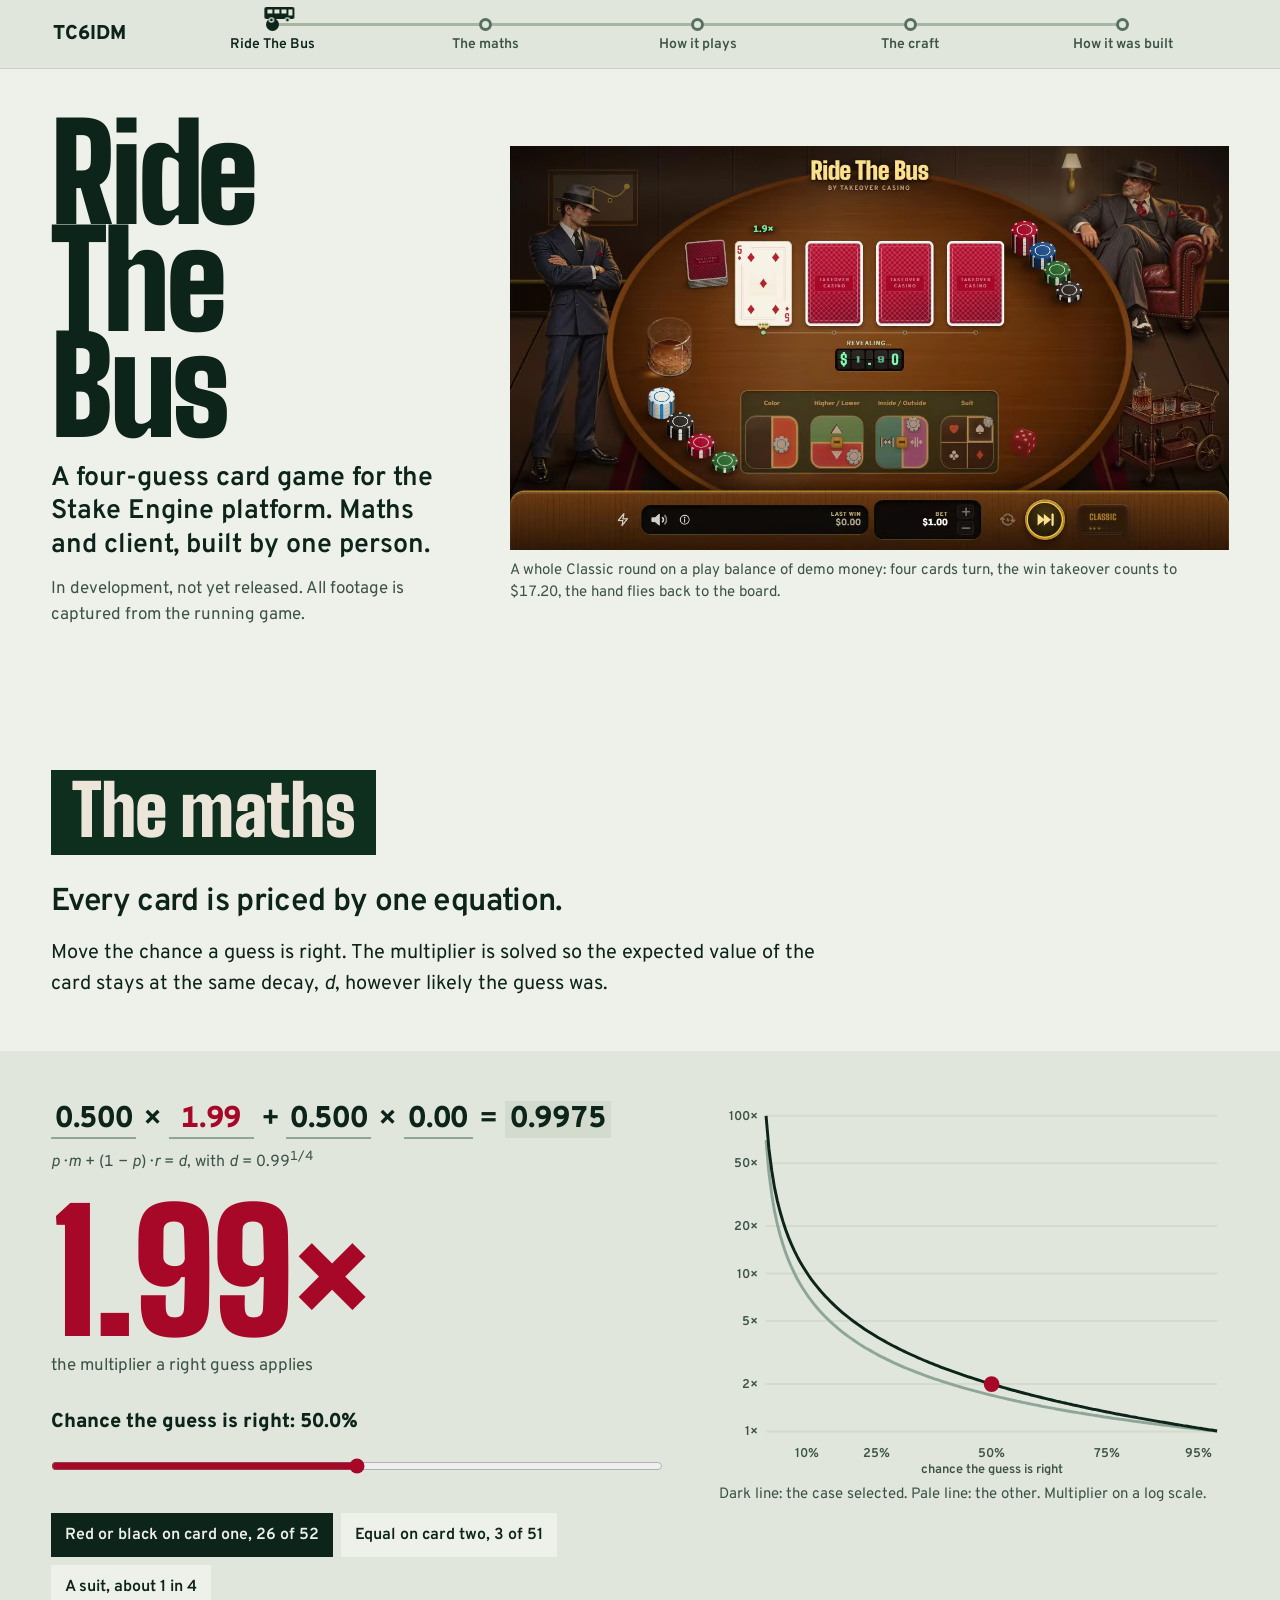
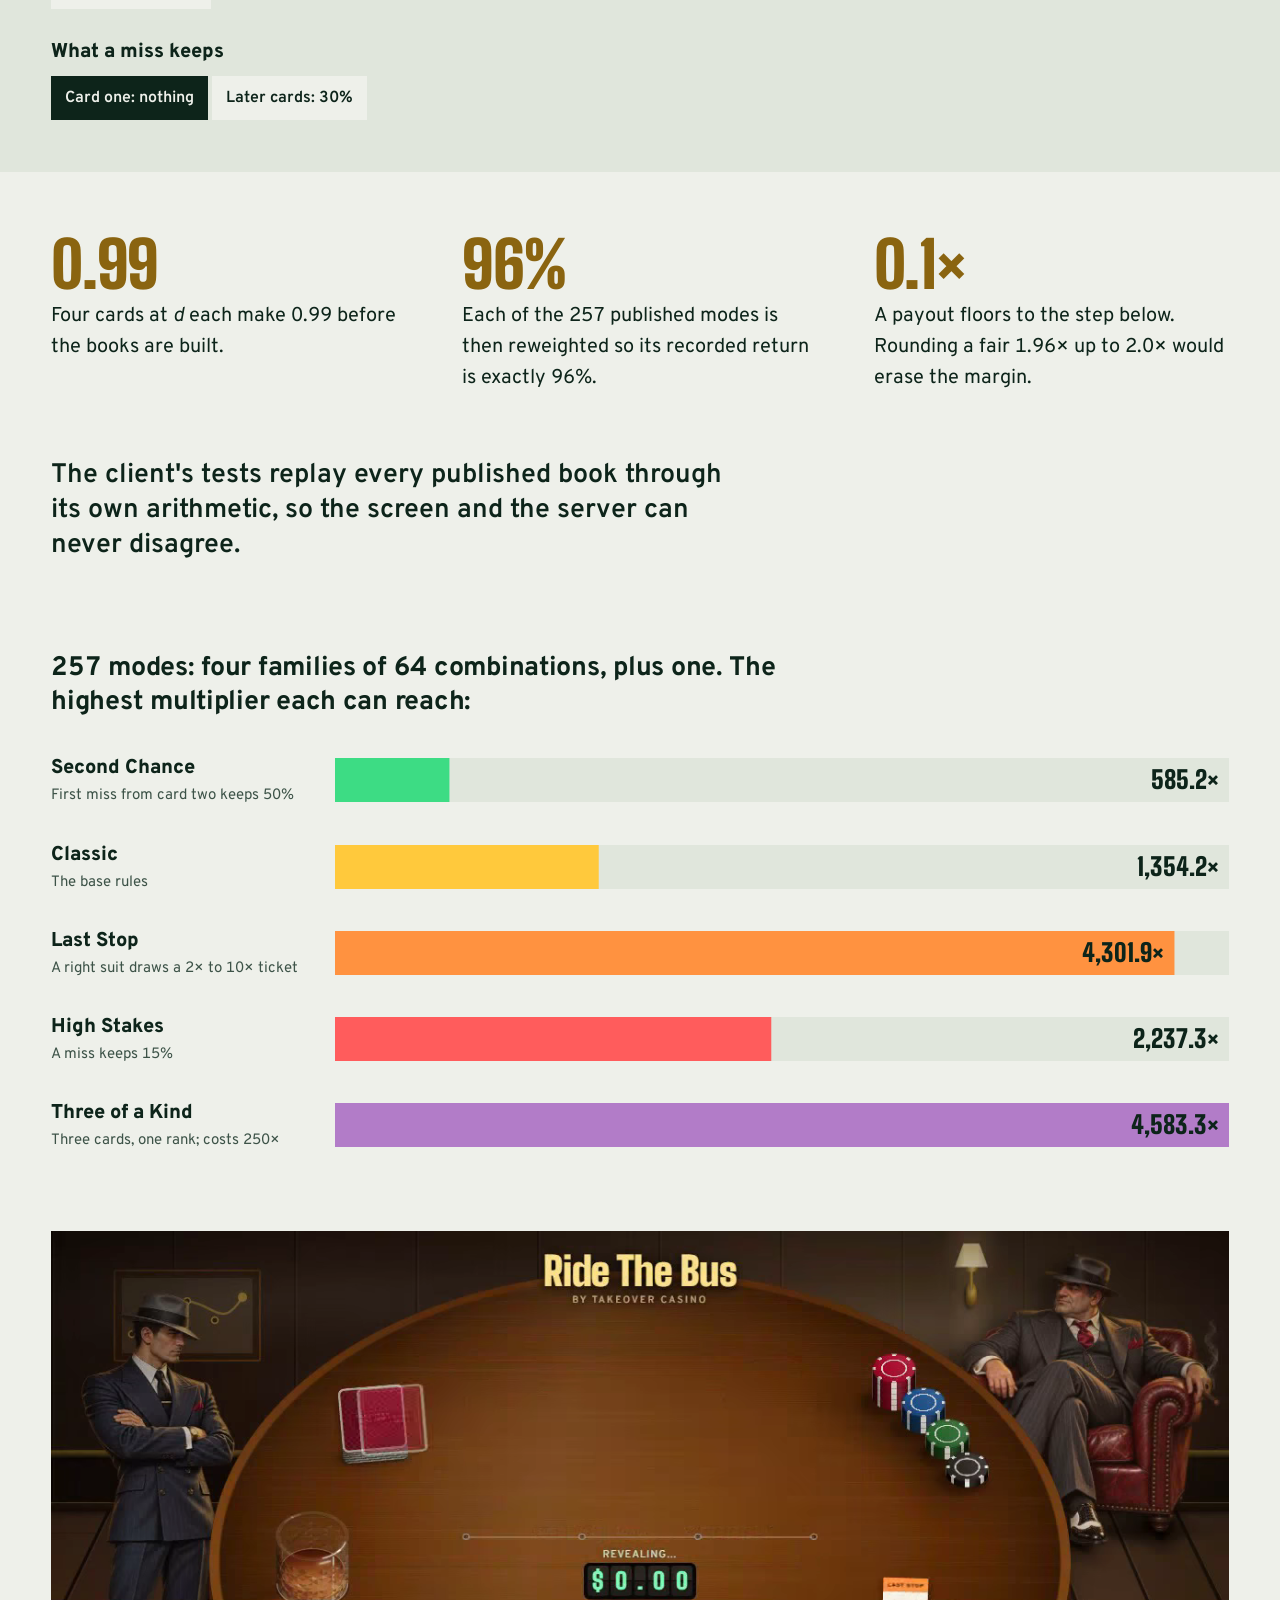
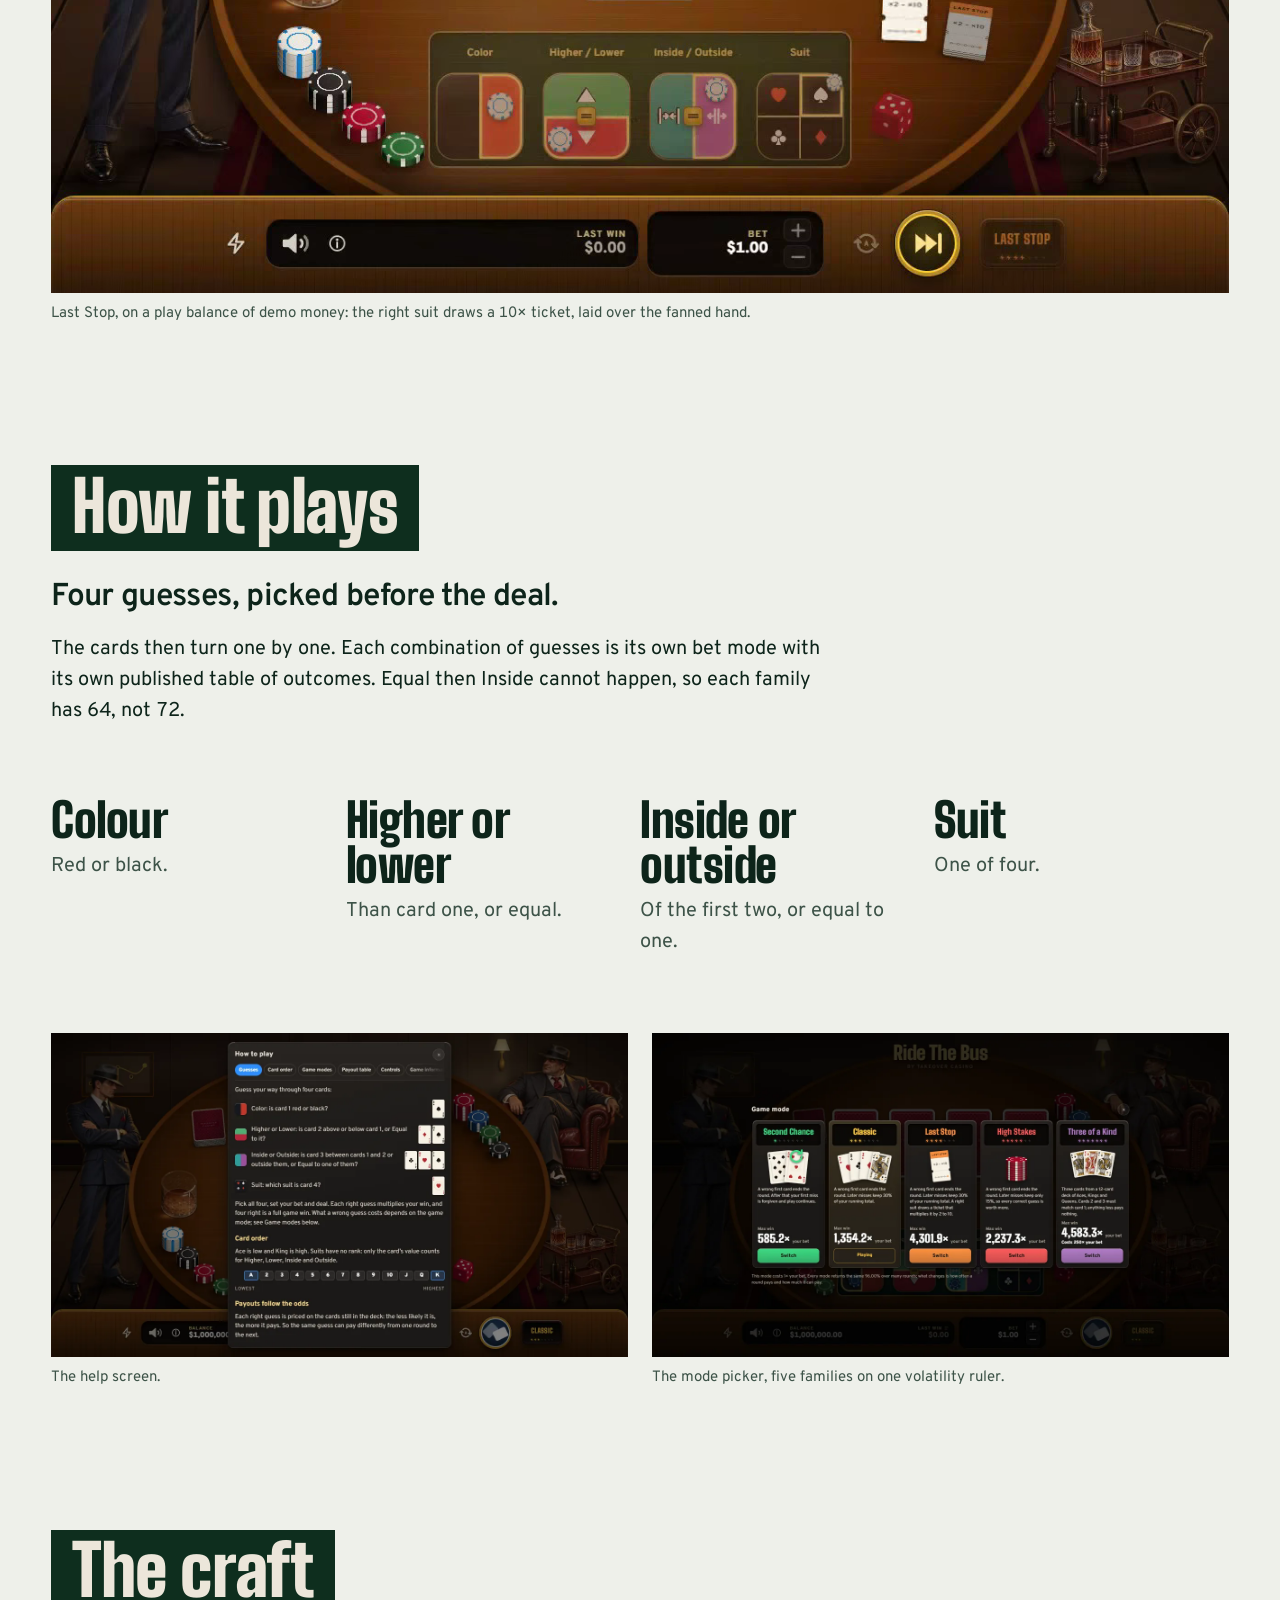
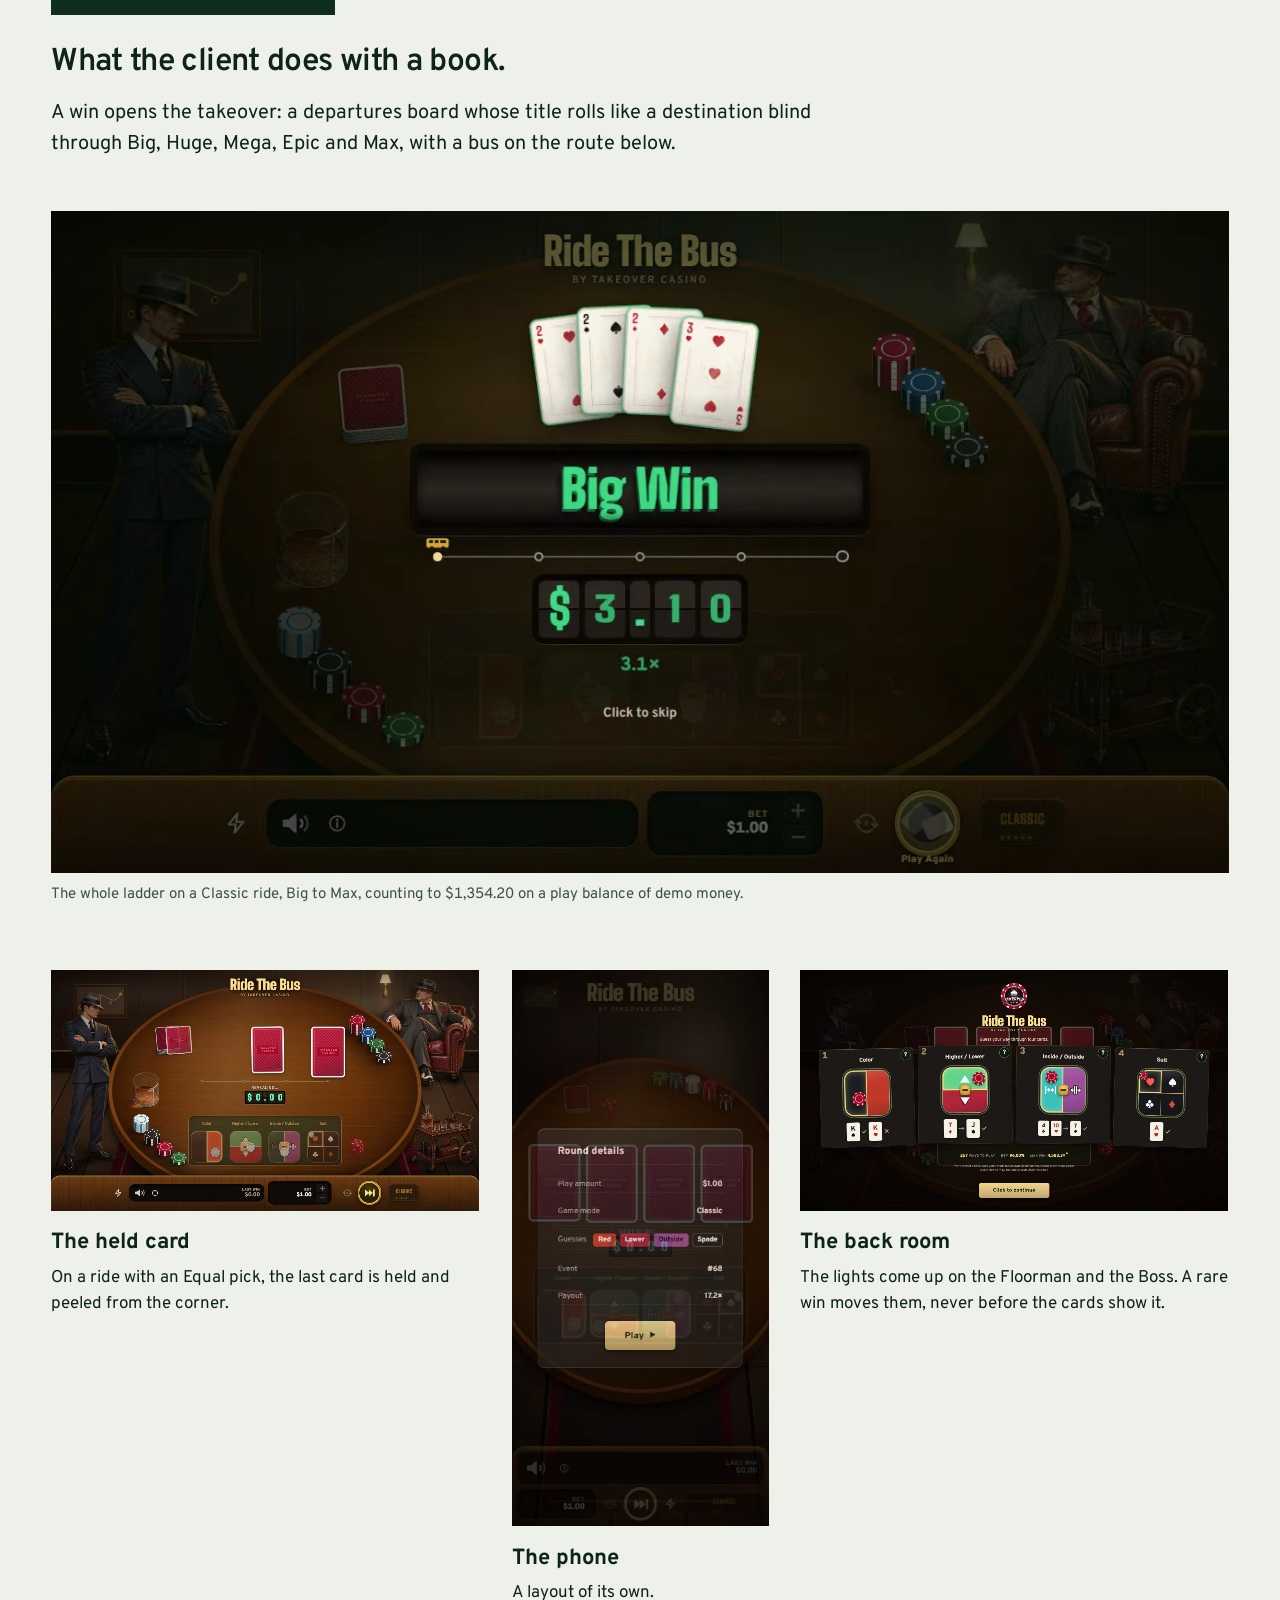
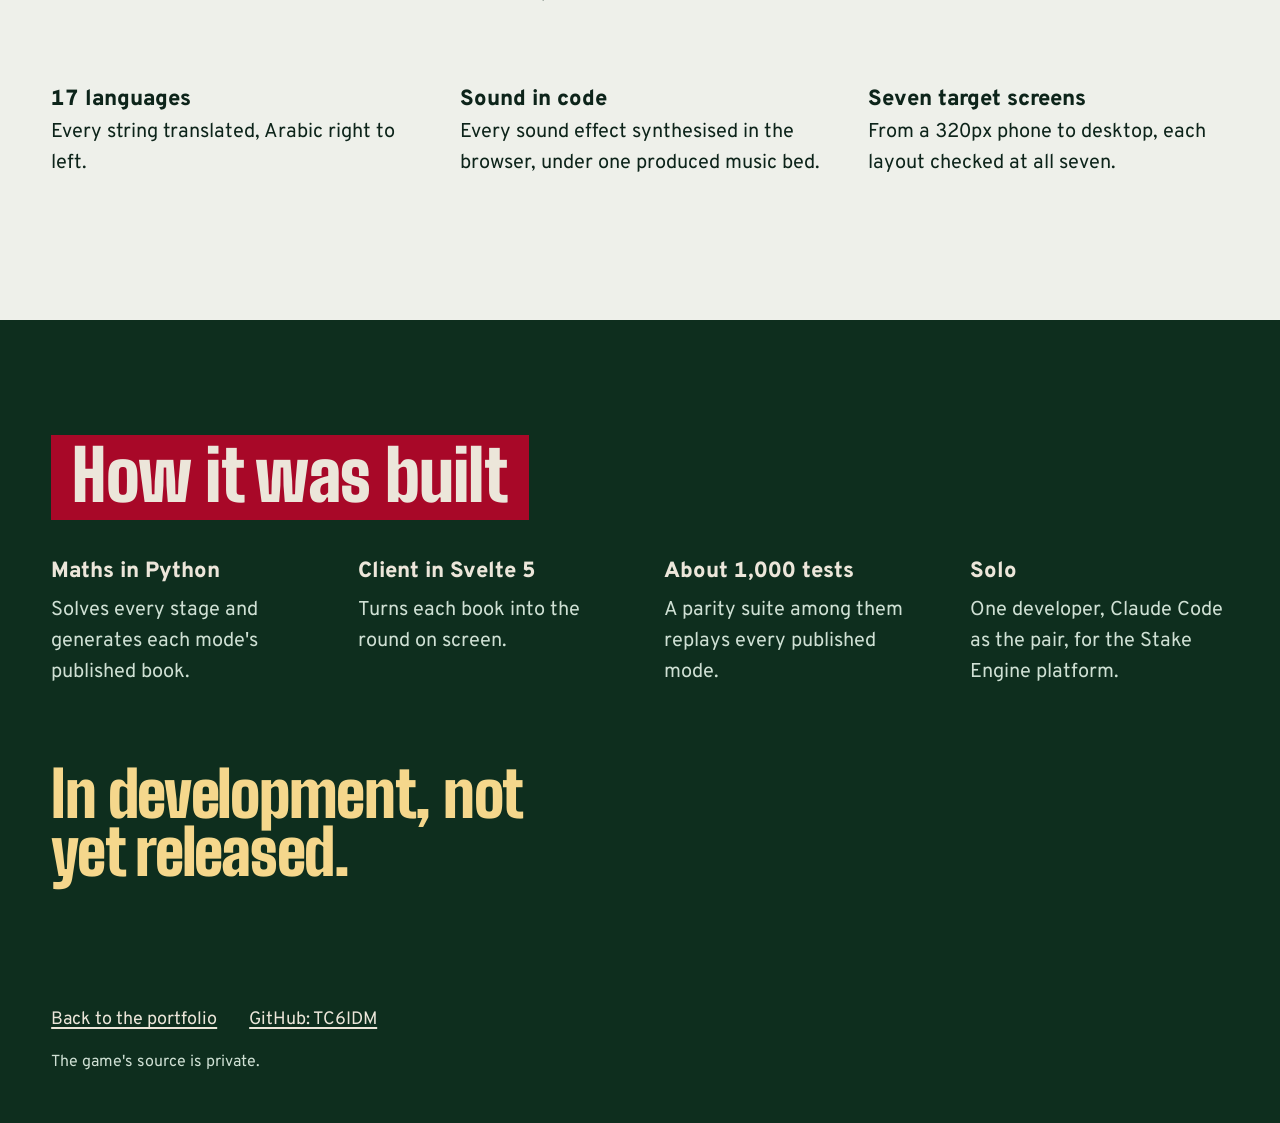
==== ride-the-bus/index.html @ 045c2c39 "Ride The Bus page: direction C built, with B's route bar and blinds (TC6IDM/Ride-The-Bus#41) The own" ====
<!doctype html>
<html lang="en">
<head>
<meta charset="utf-8">
<meta name="viewport" content="width=device-width, initial-scale=1">
<title>Ride The Bus | TC6IDM</title>
<meta name="description" content="Ride The Bus: a four-guess card game for the Stake Engine platform, maths and client built solo by TC6IDM. In development.">
<link rel="icon" href="data:image/svg+xml,%3Csvg xmlns='http://www.w3.org/2000/svg' viewBox='0 0 32 32'%3E%3Crect width='32' height='32' rx='7' fill='%230e2e1e'/%3E%3Crect x='4' y='9' width='24' height='13' rx='2.5' fill='%23f5d78c'/%3E%3Crect x='7' y='12' width='4.5' height='4' fill='%230e2e1e'/%3E%3Crect x='13.5' y='12' width='4.5' height='4' fill='%230e2e1e'/%3E%3Crect x='20' y='12' width='5' height='7' fill='%230e2e1e'/%3E%3Ccircle cx='10' cy='23' r='3' fill='%230e2e1e' stroke='%23f5d78c' stroke-width='1.6'/%3E%3Ccircle cx='22' cy='23' r='3' fill='%230e2e1e' stroke='%23f5d78c' stroke-width='1.6'/%3E%3C/svg%3E">
<meta name="color-scheme" content="light dark">
<meta name="theme-color" content="#e0e6dc" media="(prefers-color-scheme: light)">
<meta name="theme-color" content="#06140d" media="(prefers-color-scheme: dark)">
<link rel="preconnect" href="https://fonts.googleapis.com">
<link rel="preconnect" href="https://fonts.gstatic.com" crossorigin>
<link href="https://fonts.googleapis.com/css2?family=Big+Shoulders+Display:wght@800;900&family=Overpass:wght@400;600;800&display=swap" rel="stylesheet">
<style>
:root{
  --ground:#eef0ea; --step:#e0e6dc; --step-2:#d2dbcd; --ink:#0d241a; --ink-2:#3d5348;
  --accent:#8a6410; --hot:#a80828; --field:#0e2e1e; --field-ink:#ece6da; --field-2:#cfe0d4;
  --curve:#0d241a; --curve-2:#8fa598;
  /* the route bar and the destination blinds, in the felt's palette */
  --bar:#e0e6dc; --bar-edge:#c6d1c1; --rail:#a7b6a3; --ring:#56705f; --dot-on:#0d241a;
  --bus:#0d241a; --bus-win:#e0e6dc; --sign:#0e2e1e; --sign-ink:#ece6da; --terminus:#a80828;
  --m:clamp(16px,4vw,56px); --max:1360px; --bar-h:68px; --rail-y:24px;
  --display:'Big Shoulders Display','Overpass',sans-serif; --body:'Overpass',system-ui,sans-serif;
  --roll:cubic-bezier(.2,.9,.25,1.12); --ease:cubic-bezier(.2,.7,.2,1);
}
@media (prefers-color-scheme:dark){:root{
  --ground:#0b2016; --step:#0f2c1e; --step-2:#153a28; --ink:#ece6da; --ink-2:#b9c7bc;
  --accent:#f5d78c; --hot:#ff8a9c; --field:#06140d; --field-ink:#ece6da; --field-2:#b9c7bc;
  --curve:#f5d78c; --curve-2:#4f6f5d;
  --bar:#06140d; --bar-edge:#153a28; --rail:#2d4c3b; --ring:#86a08f; --dot-on:#f5d78c;
  --bus:#f5d78c; --bus-win:#06140d; --sign:#06140d; --sign-ink:#f5d78c;
}}
*{box-sizing:border-box}
html{-webkit-text-size-adjust:100%;scroll-padding-top:calc(var(--bar-h) + 12px)}
@media (prefers-reduced-motion:no-preference){html{scroll-behavior:smooth}}
body{margin:0;background:var(--ground);color:var(--ink);font:400 clamp(17px,.9vw + 12px,20px)/1.55 var(--body);font-variant-numeric:tabular-nums}
img,video{display:block;max-width:100%;height:auto}
a{color:inherit;text-decoration-thickness:2px;text-underline-offset:3px}
a:hover{color:var(--accent)}
:focus-visible{outline:3px solid var(--accent);outline-offset:3px}
.wrap{max-width:var(--max);margin:0 auto;padding:0 var(--m)}
.skip{position:absolute;left:-9999px}.skip:focus{left:16px;top:8px;background:var(--ink);color:var(--ground);padding:10px 14px;z-index:9}

/* the route: five stops and a bus that rides them with the scroll */
.route{position:sticky;top:0;z-index:6;background:var(--bar);border-bottom:1px solid var(--bar-edge)}
.route .wrap{display:flex;align-items:stretch;gap:clamp(10px,3vw,40px);height:var(--bar-h)}
.route .home{display:flex;align-items:center;font-weight:800;text-decoration:none;white-space:nowrap;padding:0 2px}
.line{position:relative;flex:1;min-width:0}
.line ol{position:relative;list-style:none;margin:0;padding:0;display:grid;grid-template-columns:repeat(5,minmax(0,1fr));height:100%}
.line ol::before{content:"";position:absolute;left:10%;right:10%;top:calc(var(--rail-y) - 1px);height:3px;background:var(--rail)}
.line a{position:relative;display:flex;justify-content:center;height:100%;padding-top:calc(var(--rail-y) + 13px);text-decoration:none;font-size:14px;font-weight:600;line-height:1.2;color:var(--ink-2);white-space:nowrap}
.line a::before{content:"";position:absolute;left:50%;top:calc(var(--rail-y) - 6px);width:13px;height:13px;margin-left:-6.5px;border-radius:50%;background:var(--bar);box-shadow:inset 0 0 0 3px var(--ring)}
.line a:hover{color:var(--ink)}
.line a[aria-current]{color:var(--ink)}
.line a[aria-current]::before,.line a.passed::before{background:var(--dot-on);box-shadow:none}
.line a:focus-visible{outline-offset:-3px}
.line .short{display:none}
.bus{position:absolute;left:0;top:calc(var(--rail-y) - 17px);width:30px;height:16px;transform:translateX(var(--x,-100px));will-change:transform;pointer-events:none}
.bus .b{fill:var(--bus)}.bus .w{fill:var(--bus-win)}
@media (max-width:900px){.line .full{display:none}.line .short{display:block}.line a{font-size:13px}}
@media (max-width:420px){.route .home{font-size:15px}}

/* destination blinds: each section's sign */
.sign{display:inline-block;background:var(--sign);color:var(--sign-ink);padding:.1em .3em .16em;overflow:hidden;max-width:100%}
.sign>span{display:block}
.js .sign>span{transform:translateY(105%);transition:transform .62s var(--roll)}
.js .in .sign>span,.js .sign.in>span{transform:none}
.sign.terminus{background:var(--terminus);color:#ece6da}
h2{margin:0 0 22px;font:900 clamp(40px,4.4vw + 14px,92px)/.95 var(--display);letter-spacing:-.01em}
.stand{margin:0 0 18px;font:600 clamp(23px,1.3vw + 15px,36px)/1.15 var(--body);letter-spacing:-.02em;max-width:26ch;text-wrap:balance}
.lede{margin:0;max-width:60ch}

/* hero */
.hero{display:grid;gap:28px 48px;padding-top:clamp(28px,4vw,64px);align-items:end}
.hero h1{font:900 clamp(60px,17vw,96px)/.86 var(--display);letter-spacing:-.03em;margin:0}
.hero p.what{margin:22px 0 0;font-size:clamp(21px,1vw + 14px,28px);line-height:1.25;font-weight:600;max-width:24ch}
.hero p.state{margin:14px 0 0;color:var(--ink-2);font-size:17px;max-width:34ch}
.hero figure{margin:0}
@media (min-width:1000px){
  .hero{grid-template-columns:4fr 7fr;align-items:center}
  .hero h1{font-size:clamp(96px,10.4vw,176px);line-height:.8}
  .hero h1 span{display:block}
}
.hero video{width:100%;aspect-ratio:16/9;object-fit:cover;background:#000}
figcaption{font-size:15px;line-height:1.45;color:var(--ink-2);padding-top:10px;max-width:72ch}

section{padding-top:clamp(96px,11vw,184px)}

/* the solver: every live number sits in a box of fixed width, so dragging moves nothing */
.solver{margin-top:clamp(28px,4vw,56px);background:var(--step);padding:clamp(24px,4vw,64px) var(--m);margin-left:calc(var(--m) * -1);margin-right:calc(var(--m) * -1)}
.solver-grid{display:grid;gap:32px 56px}
@media (min-width:1000px){.solver-grid{grid-template-columns:6fr 5fr;align-items:start}}
.solver-main{min-width:0}
.eqbox{container-type:inline-size}
.eq{margin:0;font:600 26px/1.3 var(--body);letter-spacing:-.01em;white-space:nowrap;font-variant-numeric:tabular-nums}
.eq .t{display:block}
.eq .op{display:inline-block;width:1.05em}
.eq output{display:inline-block;text-align:center;font-weight:800;border-bottom:2px solid var(--curve-2);line-height:1.1}
.eq .w5{width:2.85em}.eq .w4{width:2.3em}
.eq .mm{color:var(--hot)}
.eq .d{background:var(--step-2);padding:0 .18em;font-weight:800}
@container (min-width:600px){
  .eq{font-size:min(40px,4.9cqi);line-height:1.2}
  .eq .t{display:inline}
  .eq .op{width:auto}
  .eq .t:first-child .op{display:none}
}
.formula{margin:8px 0 0;font-size:16px;color:var(--ink-2)}
.big{margin:22px 0 4px}
.big output{display:block;height:.9em;font:900 clamp(92px,13vw,200px)/.9 var(--display);letter-spacing:-.02em;color:var(--hot);white-space:nowrap}
.big span{display:block;margin-top:6px;font-size:17px;color:var(--ink-2)}
.ctl{margin-top:28px}
.ctl label{display:block;font-weight:800;margin-bottom:6px;white-space:nowrap}
.ctl label output{display:inline-block;width:3.6em;text-align:left}
input[type=range]{width:100%;height:44px;accent-color:var(--hot);margin:0;cursor:pointer}
.chips{display:flex;flex-wrap:wrap;gap:8px;margin-top:14px}
.chips button,.seg button{font:600 16px/1.2 var(--body);color:var(--ink);background:var(--ground);border:0;padding:12px 14px;min-height:44px;cursor:pointer;text-align:left}
.chips button:hover,.seg button:hover{background:var(--step-2)}
.chips button[aria-pressed=true],.seg button[aria-pressed=true]{background:var(--ink);color:var(--ground)}
.chips button:active,.seg button:active{transform:translateY(1px)}
.seg{display:inline-flex;flex-wrap:wrap;gap:4px;margin-top:6px}
.ctl .lbl{display:block;font-weight:800;margin-bottom:2px}
.plot svg{width:100%;height:auto;display:block}
.plot .ax{fill:var(--ink-2);font:600 13px var(--body)}
.plot .grid{stroke:var(--step-2);stroke-width:2}
.plot .c1{stroke:var(--curve);stroke-width:3;fill:none}
.plot .c2{stroke:var(--curve-2);stroke-width:3;fill:none}
.plot .dot{fill:var(--hot)}
.plot p{font-size:15px;color:var(--ink-2);margin:8px 0 0}
.after{display:grid;gap:24px 56px;margin-top:clamp(40px,5vw,64px)}
@media (min-width:900px){.after{grid-template-columns:repeat(3,1fr)}}
.after b{display:block;font:900 clamp(52px,5vw,88px)/.9 var(--display);letter-spacing:-.02em;color:var(--accent);margin-bottom:8px}
.after p{margin:0}
.parity{margin:clamp(40px,5vw,64px) 0 0;font:600 clamp(21px,1vw + 14px,28px)/1.3 var(--body);max-width:40ch}

/* families: a ladder of ceilings */
.fams{margin-top:clamp(56px,7vw,104px)}
.fams h3{font-size:clamp(22px,1vw + 14px,28px);line-height:1.25;margin:0 0 20px;letter-spacing:-.01em;max-width:44ch}
.fams ol{list-style:none;margin:0;padding:0;display:grid;gap:4px}
.fams li{display:grid;grid-template-columns:minmax(150px,13em) 1fr;gap:6px 24px;align-items:center;padding:14px 0}
.fams .nm{font-weight:800}
.fams .nm small{display:block;font-weight:400;font-size:15px;color:var(--ink-2)}
.fams .bar{position:relative;height:44px;background:var(--step)}
.fams .bar i{position:absolute;left:0;top:0;bottom:0;width:100%;background:var(--c);transform-origin:left;transform:scaleX(var(--w))}
.js .fams .bar i{transform:scaleX(0);transition:transform .9s var(--ease) var(--d,0ms)}
.js .fams.in .bar i{transform:scaleX(var(--w))}
.fams .bar span{position:absolute;right:10px;top:50%;transform:translateY(-50%);font:900 clamp(20px,1vw + 12px,28px)/1 var(--display);color:var(--lab,var(--ink))}
.fams li[style*="--lab"] .bar span{right:calc((1 - var(--w)) * 100% + 10px)}
@media (max-width:640px){.fams li{grid-template-columns:1fr}}
.ls{margin:clamp(40px,5vw,64px) 0 0}
.ls video{width:100%;aspect-ratio:16/9;object-fit:cover;background:#000}

/* how it plays */
.guess{display:grid;gap:0;margin:clamp(32px,4vw,56px) 0 0;padding:0;list-style:none}
@media (min-width:900px){.guess{grid-template-columns:repeat(4,1fr)}}
.guess li{padding:20px 20px 24px 0}
.guess b{display:block;font:900 clamp(34px,2.6vw + 14px,64px)/.95 var(--display);letter-spacing:-.01em}
.guess span{display:block;margin-top:8px;color:var(--ink-2);max-width:24ch}
.plays-media{display:grid;gap:24px;margin-top:clamp(32px,4vw,56px)}
@media (min-width:900px){.plays-media{grid-template-columns:1fr 1fr}}
.plays-media figure{margin:0}

/* craft */
.wide{margin:clamp(32px,4vw,56px) 0 0}
.wide video,.trio video{width:100%;background:#000}
.trio{display:grid;gap:32px 32px;margin-top:clamp(40px,5vw,72px)}
@media (min-width:900px){.trio{grid-template-columns:5fr 3fr 5fr;align-items:start}}
.trio figure{margin:0}
.trio .phone video{aspect-ratio:390/844;max-height:72vh;width:auto;margin:0 auto}
.trio h3{font-size:22px;margin:16px 0 4px}
.trio p{margin:0;font-size:17px}
.list3{display:grid;grid-template-columns:repeat(auto-fit,minmax(min(100%,280px),1fr));gap:28px 48px;margin:clamp(48px,6vw,88px) 0 0;padding:0;list-style:none}
.list3 b{display:block;font-size:22px;font-weight:800}

/* built: the terminus */
.built{margin-top:clamp(96px,11vw,184px);background:var(--field);color:var(--field-ink);padding:clamp(72px,9vw,150px) 0}
.built .stand{color:var(--field-ink)}
.built dl{display:grid;grid-template-columns:repeat(auto-fit,minmax(min(100%,240px),1fr));gap:28px 48px;margin:28px 0 0}
.built dt{font-weight:800;font-size:22px}
.built dd{margin:6px 0 0;color:var(--field-2)}
.built .state{font:900 clamp(40px,4vw + 12px,88px)/.92 var(--display);letter-spacing:-.02em;margin:clamp(48px,6vw,88px) 0 0;color:#f5d78c;max-width:16ch}
.built :focus-visible,footer :focus-visible{outline-color:#f5d78c}
footer{background:var(--field);color:var(--field-ink);padding:0 0 48px}
footer nav{display:flex;flex-wrap:wrap;gap:12px 32px;font-size:18px}
footer a{color:var(--field-ink);display:inline-block;padding:10px 0}
footer a:hover{color:#f5d78c}
footer p{margin:6px 0 0;color:var(--field-2);font-size:16px}

.js [data-rise]{opacity:0;transform:translateY(24px);transition:opacity .5s var(--ease) var(--d,0ms),transform .5s var(--ease) var(--d,0ms)}
.js [data-rise].in{opacity:1;transform:none}
@media (prefers-reduced-motion:reduce){
  .js [data-rise],.js .sign>span,.js .fams .bar i{transition:none}
  .js [data-rise],.js .sign>span{opacity:1;transform:none}
  .js .fams .bar i{transform:scaleX(var(--w))}
}
</style>
</head>
<body>
<a class="skip" href="#main">Skip to content</a>
<header class="route"><div class="wrap">
  <a class="home" href="../">TC6IDM</a>
  <nav class="line" aria-label="Stops on this page">
    <ol>
      <li><a href="#top"><span class="full">Ride The Bus</span><span class="short">Start</span></a></li>
      <li><a href="#maths"><span class="full">The maths</span><span class="short">Maths</span></a></li>
      <li><a href="#plays"><span class="full">How it plays</span><span class="short">Plays</span></a></li>
      <li><a href="#craft"><span class="full">The craft</span><span class="short">Craft</span></a></li>
      <li><a href="#built"><span class="full">How it was built</span><span class="short">Built</span></a></li>
    </ol>
    <svg class="bus" viewBox="0 0 30 16" aria-hidden="true" focusable="false"><rect class="b" x="0" y="0" width="30" height="12" rx="2"/><rect class="w" x="3" y="2.5" width="5" height="4"/><rect class="w" x="10" y="2.5" width="5" height="4"/><rect class="w" x="17" y="2.5" width="5" height="4"/><rect class="w" x="24" y="2.5" width="4" height="6"/><circle class="w" cx="7" cy="13" r="2.8"/><circle class="b" cx="7" cy="13" r="1.4"/><circle class="w" cx="23" cy="13" r="2.8"/><circle class="b" cx="23" cy="13" r="1.4"/></svg>
  </nav>
</div></header>

<main id="main">
<div class="wrap hero" id="top">
  <div>
    <h1><span>Ride</span> <span>The</span> <span>Bus</span></h1>
    <p class="what">A four-guess card game for the Stake Engine platform. Maths and client, built by one person.</p>
    <p class="state">In development, not yet released. All footage is captured from the running game.</p>
  </div>
  <figure>
    <video data-auto muted playsinline loop preload="metadata" width="1280" height="720" poster="media/round-classic-hero-poster.webp" aria-describedby="cap-hero">
      <source src="media/round-classic.webm" type="video/webm"><source src="media/round-classic.mp4" type="video/mp4">
    </video>
    <figcaption id="cap-hero">A whole Classic round on a play balance of demo money: four cards turn, the win takeover counts to $17.20, the hand flies back to the board.</figcaption>
  </figure>
</div>

<section id="maths" aria-labelledby="h-maths"><div class="wrap">
  <h2 id="h-maths" data-sign><span class="sign"><span>The maths</span></span></h2>
  <p class="stand" data-rise>Every card is priced by one equation.</p>
  <p class="lede" data-rise>Move the chance a guess is right. The multiplier is solved so the expected value of the card stays at the same decay, <i>d</i>, however likely the guess was.</p>

  <div class="solver" id="solver">
    <div class="solver-grid">
      <div class="solver-main">
        <div class="eqbox">
          <p class="eq" id="eq"><span class="t"><span class="op" aria-hidden="true"></span><output class="w5" id="o-p">0.500</output> × <output class="w5 mm" id="o-m1">1.99</output></span> <span class="t"><span class="op">+</span> <output class="w5" id="o-q">0.500</output> × <output class="w4" id="o-r">0.00</output></span> <span class="t"><span class="op">=</span> <span class="d">0.9975</span></span></p>
        </div>
        <p class="formula"><i>p</i> · <i>m</i> + (1 − <i>p</i>) · <i>r</i> = <i>d</i>, with <i>d</i> = 0.99<sup>1/4</sup></p>
        <div class="big"><output id="o-m">1.99×</output><span>the multiplier a right guess applies</span></div>
        <div class="ctl">
          <label for="p">Chance the guess is right: <output id="o-pct">50.0%</output></label>
          <input id="p" type="range" min="0.01" max="0.99" step="0.001" value="0.5">
          <div class="chips" role="group" aria-label="Real guesses">
            <button type="button" data-p="0.5" data-card="1" aria-pressed="true">Red or black on card one, 26 of 52</button>
            <button type="button" data-p="0.0588235" data-card="2" aria-pressed="false">Equal on card two, 3 of 51</button>
            <button type="button" data-p="0.25" data-card="2" aria-pressed="false">A suit, about 1 in 4</button>
          </div>
        </div>
        <div class="ctl">
          <span class="lbl" id="lbl-r">What a miss keeps</span>
          <div class="seg" role="group" aria-labelledby="lbl-r">
            <button type="button" data-r="0" aria-pressed="true">Card one: nothing</button>
            <button type="button" data-r="0.3" aria-pressed="false">Later cards: 30%</button>
          </div>
        </div>
      </div>
      <div class="plot">
        <svg id="plot" viewBox="0 0 520 380" role="img" aria-labelledby="plot-t"><title id="plot-t">The solved multiplier against the chance of the guess, for a miss that keeps nothing and one that keeps 30%. The rarer the guess, the higher the multiplier.</title></svg>
        <p>Dark line: the case selected. Pale line: the other. Multiplier on a log scale.</p>
      </div>
    </div>
  </div>
  <noscript><p>With script off: a coin flip on card one is solved to 1.99×; a suit on a later card to 3.09×; an Equal at 3 in 51 to 12.16×.</p></noscript>

  <div class="after">
    <div data-rise><b>0.99</b><p>Four cards at <i>d</i> each make 0.99 before the books are built.</p></div>
    <div data-rise style="--d:70ms"><b>96%</b><p>Each of the 257 published modes is then reweighted so its recorded return is exactly 96%.</p></div>
    <div data-rise style="--d:140ms"><b>0.1×</b><p>A payout floors to the step below. Rounding a fair 1.96× up to 2.0× would erase the margin.</p></div>
  </div>
  <p class="parity" data-rise>The client's tests replay every published book through its own arithmetic, so the screen and the server can never disagree.</p>

  <div class="fams" id="fams">
    <h3>257 modes: four families of 64 combinations, plus one. The highest multiplier each can reach:</h3>
    <ol>
      <li style="--c:#3ddc84;--w:.128"><span class="nm">Second Chance<small>First miss from card two keeps 50%</small></span><span class="bar"><i style="--d:0ms"></i><span>585.2×</span></span></li>
      <li style="--c:#ffc93c;--w:.295"><span class="nm">Classic<small>The base rules</small></span><span class="bar"><i style="--d:80ms"></i><span>1,354.2×</span></span></li>
      <li style="--c:#ff9240;--w:.939;--lab:#0d241a"><span class="nm">Last Stop<small>A right suit draws a 2× to 10× ticket</small></span><span class="bar"><i style="--d:160ms"></i><span>4,301.9×</span></span></li>
      <li style="--c:#ff5c5c;--w:.488"><span class="nm">High Stakes<small>A miss keeps 15%</small></span><span class="bar"><i style="--d:240ms"></i><span>2,237.3×</span></span></li>
      <li style="--c:#b27cc8;--w:1;--lab:#0d241a"><span class="nm">Three of a Kind<small>Three cards, one rank; costs 250×</small></span><span class="bar"><i style="--d:320ms"></i><span>4,583.3×</span></span></li>
    </ol>
  </div>
  <figure class="ls" data-rise>
    <video data-auto muted playsinline loop preload="none" width="1280" height="720" poster="media/last-stop-ticket-poster.webp" aria-describedby="cap-ls">
      <source src="media/last-stop-ticket.webm" type="video/webm"><source src="media/last-stop-ticket.mp4" type="video/mp4">
    </video>
    <figcaption id="cap-ls">Last Stop, on a play balance of demo money: the right suit draws a 10× ticket, laid over the fanned hand.</figcaption>
  </figure>
</div></section>

<section id="plays" aria-labelledby="h-plays"><div class="wrap">
  <h2 id="h-plays" data-sign><span class="sign"><span>How it plays</span></span></h2>
  <p class="stand" data-rise>Four guesses, picked before the deal.</p>
  <p class="lede" data-rise>The cards then turn one by one. Each combination of guesses is its own bet mode with its own published table of outcomes. Equal then Inside cannot happen, so each family has 64, not 72.</p>
  <ol class="guess">
    <li data-rise><b>Colour</b><span>Red or black.</span></li>
    <li data-rise style="--d:70ms"><b>Higher or lower</b><span>Than card one, or equal.</span></li>
    <li data-rise style="--d:140ms"><b>Inside or outside</b><span>Of the first two, or equal to one.</span></li>
    <li data-rise style="--d:210ms"><b>Suit</b><span>One of four.</span></li>
  </ol>
  <div class="plays-media">
    <figure data-rise><img src="media/how-to-play.webp" width="1280" height="720" loading="lazy" alt="The game's help screen: the four guess squares with a short rule beside each."><figcaption>The help screen.</figcaption></figure>
    <figure data-rise style="--d:80ms"><img src="media/mode-picker.webp" width="1280" height="720" loading="lazy" alt="The mode picker: five game families, each with a seven-bolt volatility meter."><figcaption>The mode picker, five families on one volatility ruler.</figcaption></figure>
  </div>
</div></section>

<section id="craft" aria-labelledby="h-craft"><div class="wrap">
  <h2 id="h-craft" data-sign><span class="sign"><span>The craft</span></span></h2>
  <p class="stand" data-rise>What the client does with a book.</p>
  <p class="lede" data-rise>A win opens the takeover: a departures board whose title rolls like a destination blind through Big, Huge, Mega, Epic and Max, with a bus on the route below.</p>
  <figure class="wide" data-rise>
    <video data-auto muted playsinline loop preload="none" width="1280" height="720" poster="media/takeover-max-poster.webp" aria-describedby="cap-max" style="aspect-ratio:16/9;object-fit:cover">
      <source src="media/takeover-max.webm" type="video/webm"><source src="media/takeover-max.mp4" type="video/mp4">
    </video>
    <figcaption id="cap-max">The whole ladder on a Classic ride, Big to Max, counting to $1,354.20 on a play balance of demo money.</figcaption>
  </figure>
  <div class="trio">
    <figure data-rise>
      <video data-auto muted playsinline loop preload="none" width="1280" height="720" poster="media/hold-peel-poster.webp" aria-describedby="cap-peel" style="aspect-ratio:16/9;object-fit:cover">
        <source src="media/hold-peel.webm" type="video/webm"><source src="media/hold-peel.mp4" type="video/mp4">
      </video>
      <h3>The held card</h3><p id="cap-peel">On a ride with an Equal pick, the last card is held and peeled from the corner.</p>
    </figure>
    <figure class="phone" data-rise style="--d:70ms">
      <video data-auto muted playsinline loop preload="none" width="390" height="844" poster="media/phone-round-poster.webp" aria-describedby="cap-phone">
        <source src="media/phone-round.webm" type="video/webm"><source src="media/phone-round.mp4" type="video/mp4">
      </video>
      <h3>The phone</h3><p id="cap-phone">A layout of its own.</p>
    </figure>
    <figure data-rise style="--d:140ms">
      <video data-auto muted playsinline loop preload="none" width="1280" height="720" poster="media/room-lights-poster.webp" aria-describedby="cap-room" style="aspect-ratio:16/9;object-fit:cover">
        <source src="media/room-lights.webm" type="video/webm"><source src="media/room-lights.mp4" type="video/mp4">
      </video>
      <h3>The back room</h3><p id="cap-room">The lights come up on the Floorman and the Boss. A rare win moves them, never before the cards show it.</p>
    </figure>
  </div>
  <ul class="list3">
    <li data-rise><b>17 languages</b>Every string translated, Arabic right to left.</li>
    <li data-rise style="--d:70ms"><b>Sound in code</b>Every sound effect synthesised in the browser, under one produced music bed.</li>
    <li data-rise style="--d:140ms"><b>Seven target screens</b>From a 320px phone to desktop, each layout checked at all seven.</li>
  </ul>
</div></section>

<section id="built" class="built" aria-labelledby="h-built"><div class="wrap">
  <h2 id="h-built" data-sign><span class="sign terminus"><span>How it was built</span></span></h2>
  <dl>
    <div data-rise><dt>Maths in Python</dt><dd>Solves every stage and generates each mode's published book.</dd></div>
    <div data-rise style="--d:70ms"><dt>Client in Svelte 5</dt><dd>Turns each book into the round on screen.</dd></div>
    <div data-rise style="--d:140ms"><dt>About 1,000 tests</dt><dd>A parity suite among them replays every published mode.</dd></div>
    <div data-rise style="--d:210ms"><dt>Solo</dt><dd>One developer, Claude Code as the pair, for the Stake Engine platform.</dd></div>
  </dl>
  <p class="state" data-rise>In development, not yet released.</p>
</div></section>
</main>
<footer><div class="wrap">
  <nav aria-label="Elsewhere"><a href="../">Back to the portfolio</a><a href="https://github.com/TC6IDM">GitHub: TC6IDM</a></nav>
  <p>The game's source is private.</p>
</div></footer>

<script>
document.documentElement.classList.add('js');
(function(){
  var rm=matchMedia('(prefers-reduced-motion: reduce)');

  /* videos: muted loops that play only in view; paused with controls under reduced motion */
  var vids=[].slice.call(document.querySelectorAll('video[data-auto]'));
  function mode(){vids.forEach(function(v){if(rm.matches){v.controls=true;v.pause();}else v.controls=false;});}
  mode(); rm.addEventListener('change',mode);
  var vio=new IntersectionObserver(function(es){es.forEach(function(e){var v=e.target;if(rm.matches)return;
    if(e.isIntersecting){if(v.preload==='none')v.preload='auto';var p=v.play();if(p)p.catch(function(){});}else v.pause();});},{threshold:.35});
  vids.forEach(function(v){vio.observe(v);});

  /* entrances */
  var rio=new IntersectionObserver(function(es){es.forEach(function(e){if(e.isIntersecting){e.target.classList.add('in');rio.unobserve(e.target);}});},{rootMargin:'0px 0px -8% 0px'});
  document.querySelectorAll('[data-rise],[data-sign],#fams').forEach(function(el){rio.observe(el);});

  /* the route: where the bus is, and the current stop */
  var line=document.querySelector('.line'),bus=line.querySelector('.bus'),bar=document.querySelector('.route');
  var links=[].slice.call(line.querySelectorAll('a')),stops=links.map(function(a){return document.querySelector(a.getAttribute('href'));});
  var ticking=false;
  /* a stop's anchor is the scroll position its link lands on, capped at the end of the page */
  function place(){ticking=false;
    var max=document.documentElement.scrollHeight-innerHeight,h=bar.offsetHeight+12,y=scrollY+16,cur=0,t=0,last=stops.length-1;
    var at=stops.map(function(el,i){return i?Math.min(max,el.getBoundingClientRect().top+scrollY-h):0;});
    at.forEach(function(a,i){if(a<=y)cur=i;});
    if(scrollY>=max-2)cur=last;
    else if(cur<last&&!rm.matches&&at[cur+1]>at[cur])t=Math.min(1,Math.max(0,(y-at[cur])/(at[cur+1]-at[cur])));
    var col=line.clientWidth/stops.length,x=(cur+t+.5)*col-15;
    bus.style.setProperty('--x',x.toFixed(1)+'px');
    links.forEach(function(l,i){if(i===cur)l.setAttribute('aria-current','location');else l.removeAttribute('aria-current');l.classList.toggle('passed',i<cur);});
  }
  addEventListener('scroll',function(){if(!ticking){ticking=true;requestAnimationFrame(place);}},{passive:true});
  addEventListener('resize',place); rm.addEventListener('change',place);
  if(document.fonts&&document.fonts.ready)document.fonts.ready.then(place);
  place();

  /* the solver */
  var D=Math.pow(0.99,0.25), r=0, p=0.5;
  var $=function(id){return document.getElementById(id);};
  var slider=$('p'), svg=$('plot'), NS='http://www.w3.org/2000/svg';
  var W=520,H=380,L=48,R=12,T=14,B=44, PMIN=.01,PMAX=.99, YMIN=1, YMAX=100;
  function solve(pp,rr){return (D-(1-pp)*rr)/pp;}
  function X(pp){return L+(pp-PMIN)/(PMAX-PMIN)*(W-L-R);}
  function Y(m){return T+(1-Math.log(m/YMIN)/Math.log(YMAX/YMIN))*(H-T-B);}
  function el(n,a){var e=document.createElementNS(NS,n);for(var k in a)e.setAttribute(k,a[k]);return e;}
  function path(rr){var d='';for(var i=0;i<=160;i++){var pp=PMIN+(PMAX-PMIN)*i/160,m=Math.min(YMAX,solve(pp,rr));d+=(i?'L':'M')+X(pp).toFixed(1)+' '+Y(m).toFixed(1);}return d;}
  [1,2,5,10,20,50,100].forEach(function(m){svg.appendChild(el('line',{x1:L,x2:W-R,y1:Y(m),y2:Y(m),class:'grid'}));var t=el('text',{x:L-8,y:Y(m)+4,'text-anchor':'end',class:'ax'});t.textContent=m+'×';svg.appendChild(t);});
  [.1,.25,.5,.75,.95].forEach(function(pp){var t=el('text',{x:X(pp),y:H-18,'text-anchor':'middle',class:'ax'});t.textContent=Math.round(pp*100)+'%';svg.appendChild(t);});
  var tl=el('text',{x:(L+W-R)/2,y:H-2,'text-anchor':'middle',class:'ax'});tl.textContent='chance the guess is right';svg.appendChild(tl);
  var other=el('path',{class:'c2'}),cur=el('path',{class:'c1'}),dot=el('circle',{r:8,class:'dot'});
  svg.appendChild(other);svg.appendChild(cur);svg.appendChild(dot);
  function draw(){
    var m=solve(p,r);
    $('o-p').textContent=p.toFixed(3);$('o-q').textContent=(1-p).toFixed(3);$('o-r').textContent=r.toFixed(2);
    $('o-m1').textContent=m.toFixed(2);$('o-m').textContent=m.toFixed(2)+'×';$('o-pct').textContent=(p*100).toFixed(1)+'%';
    cur.setAttribute('d',path(r));other.setAttribute('d',path(r?0:.3));
    dot.setAttribute('cx',X(p));dot.setAttribute('cy',Y(Math.min(YMAX,m)));
    slider.setAttribute('aria-valuetext',(p*100).toFixed(1)+'%, multiplier '+m.toFixed(2));
  }
  function press(group,btn){group.forEach(function(b){b.setAttribute('aria-pressed',b===btn?'true':'false');});}
  var chips=[].slice.call(document.querySelectorAll('.chips button')),segs=[].slice.call(document.querySelectorAll('.seg button'));
  slider.addEventListener('input',function(){p=+slider.value;press(chips,null);draw();});
  chips.forEach(function(b){b.addEventListener('click',function(){p=+b.dataset.p;slider.value=p;r=b.dataset.card==='1'?0:.3;press(chips,b);press(segs,segs[r?1:0]);draw();});});
  segs.forEach(function(b){b.addEventListener('click',function(){r=+b.dataset.r;press(segs,b);press(chips,null);draw();});});
  draw();
})();
</script>
</body>
</html>
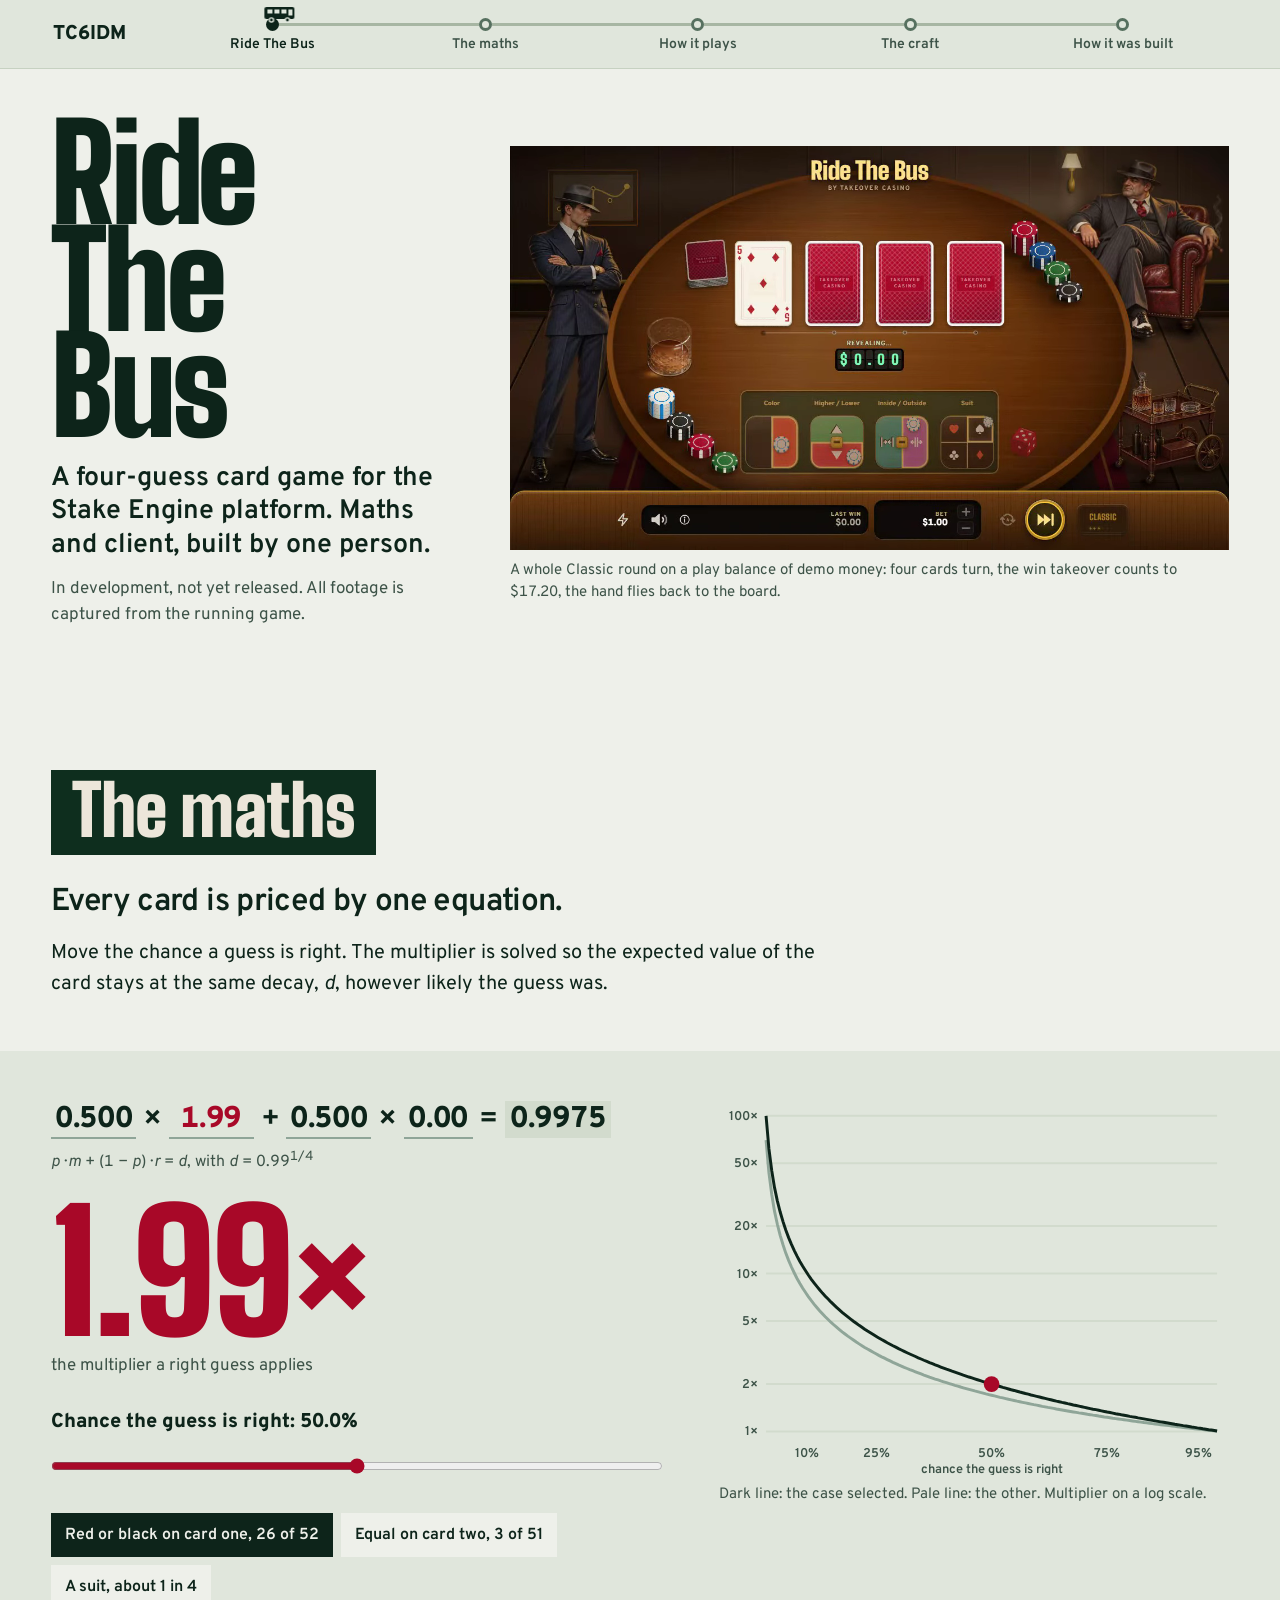
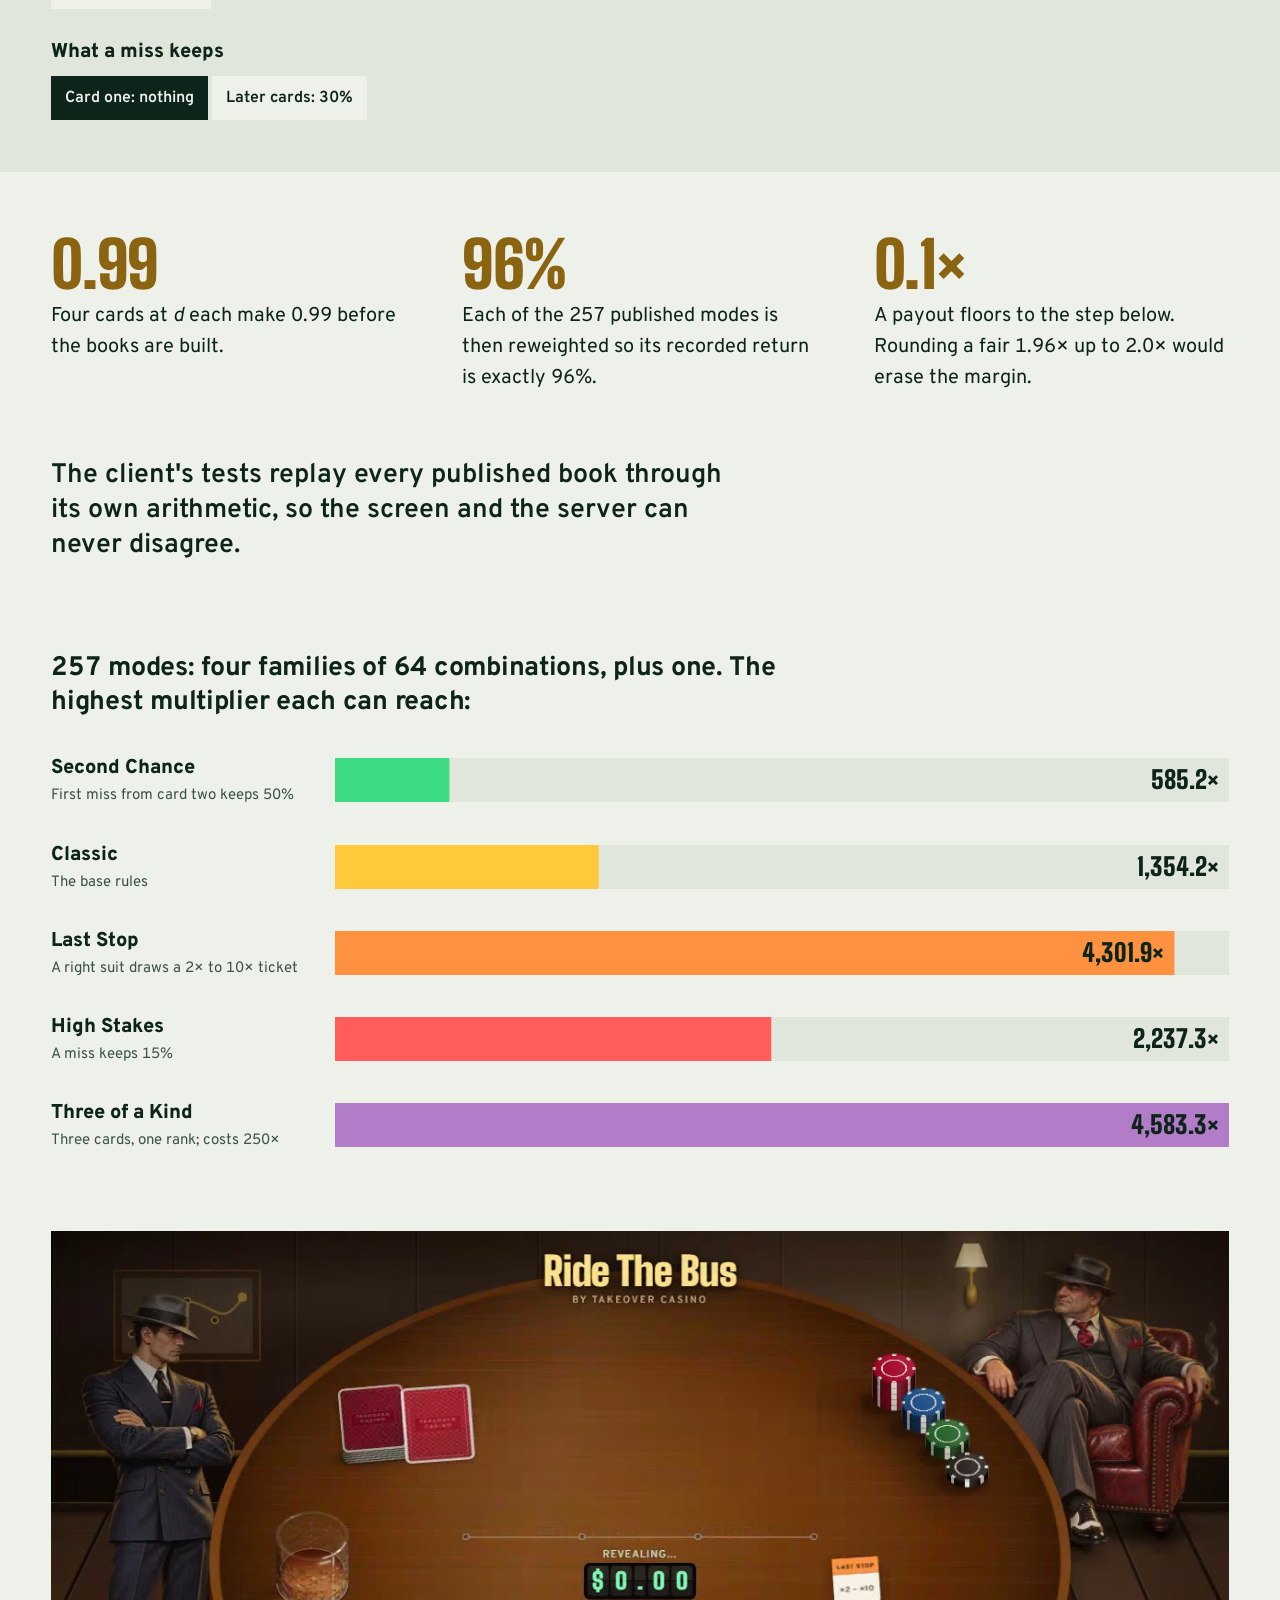
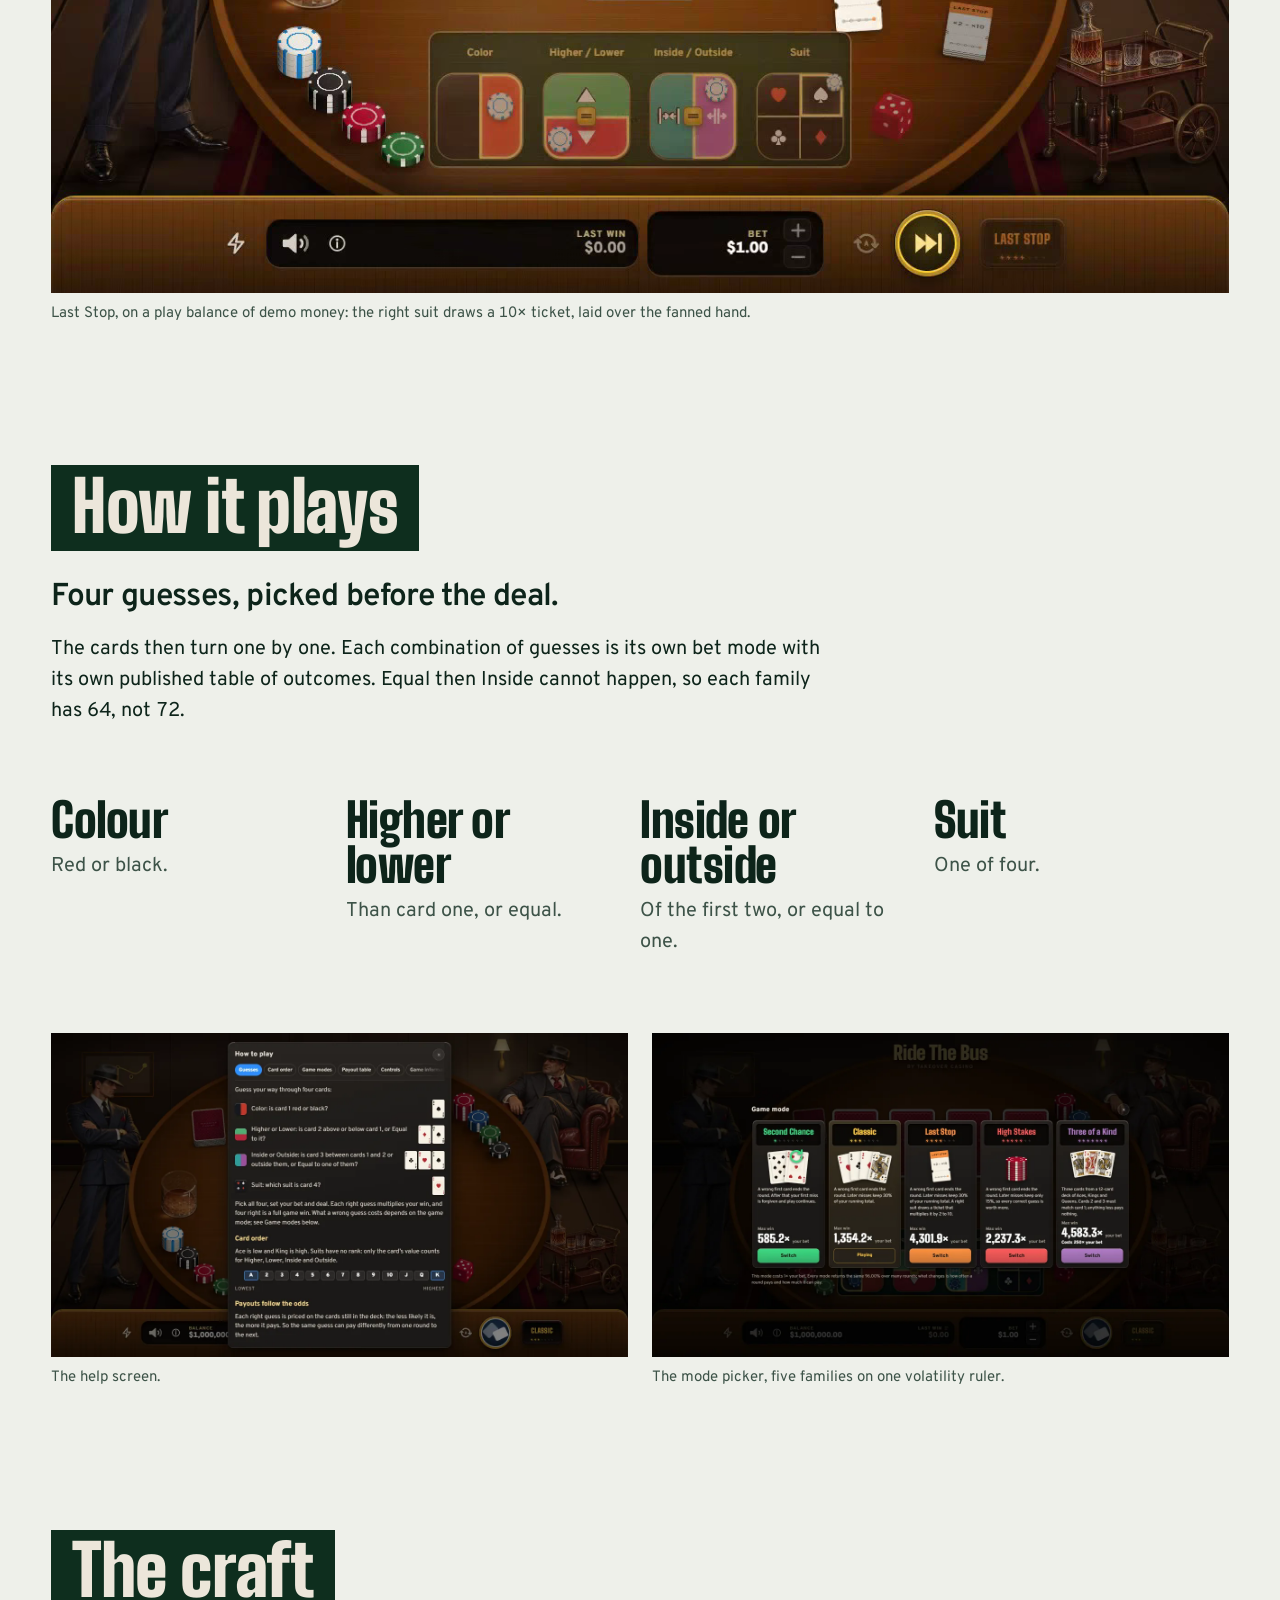
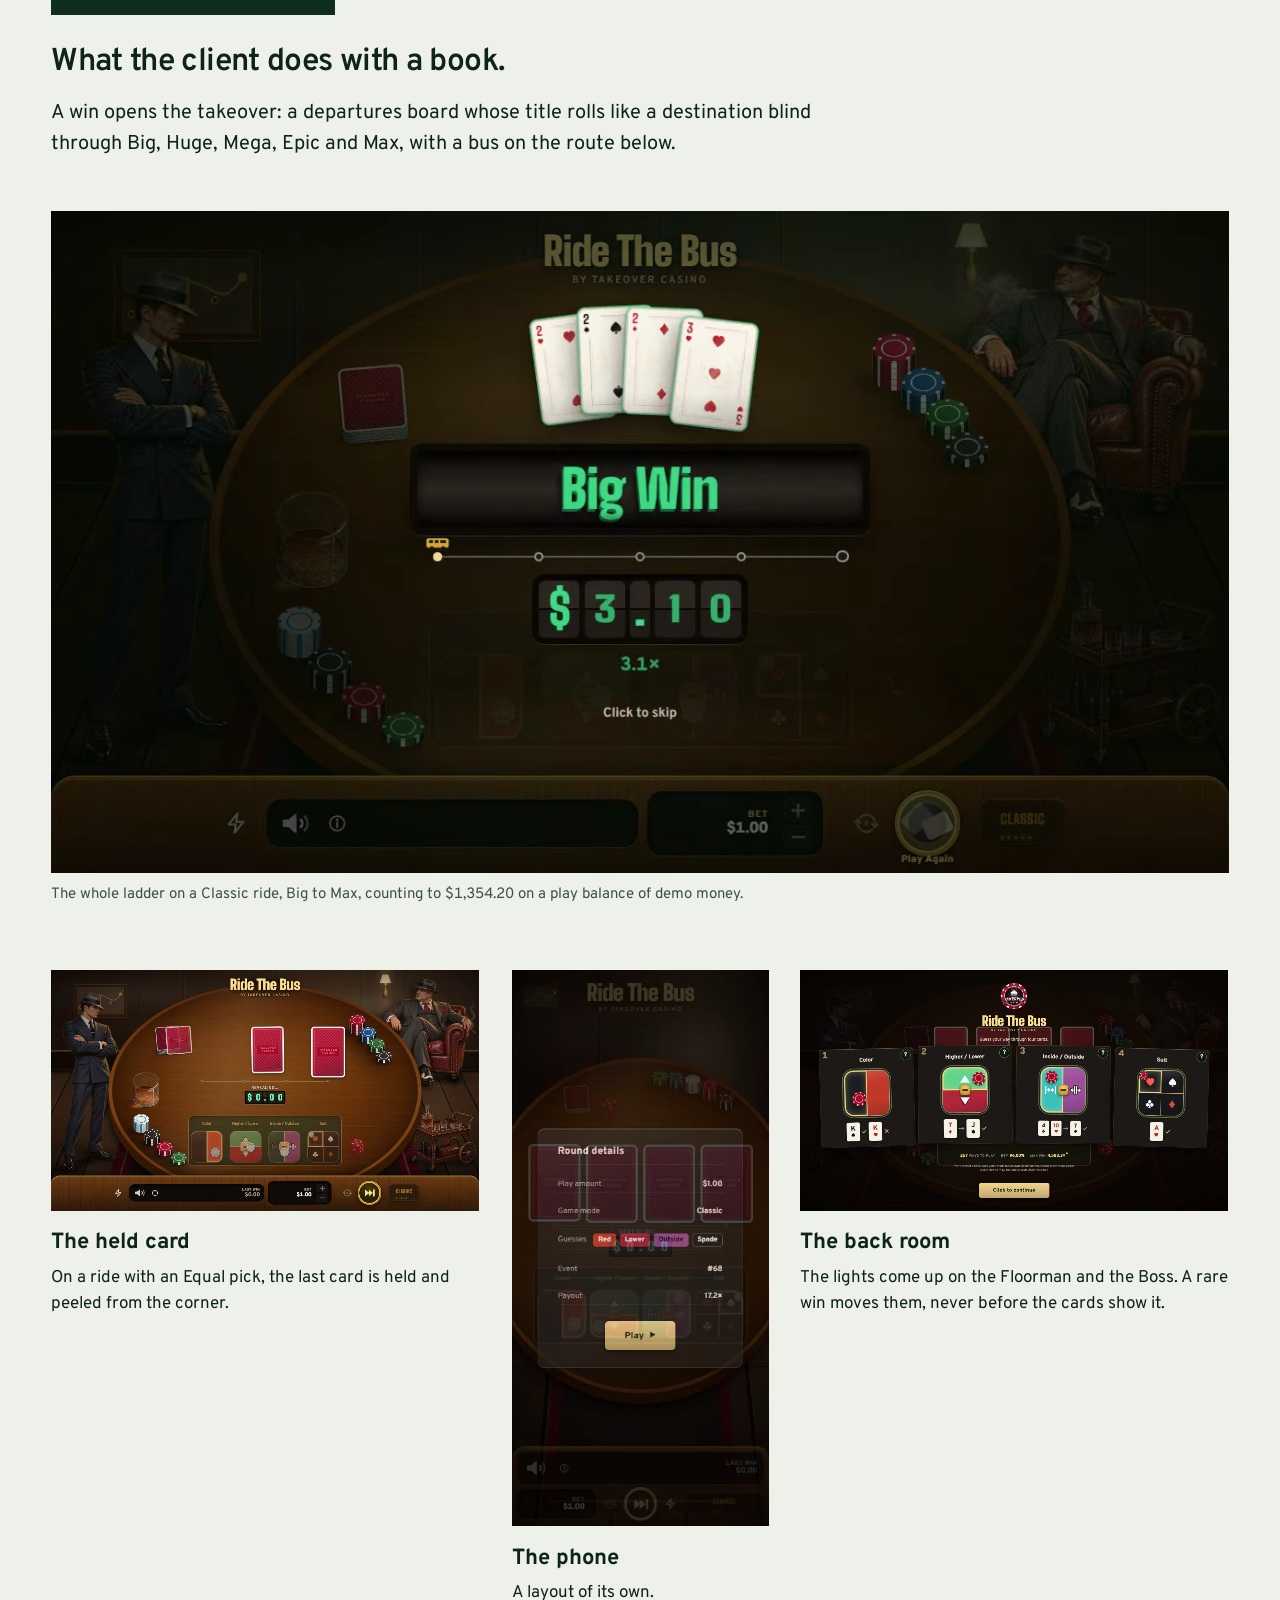
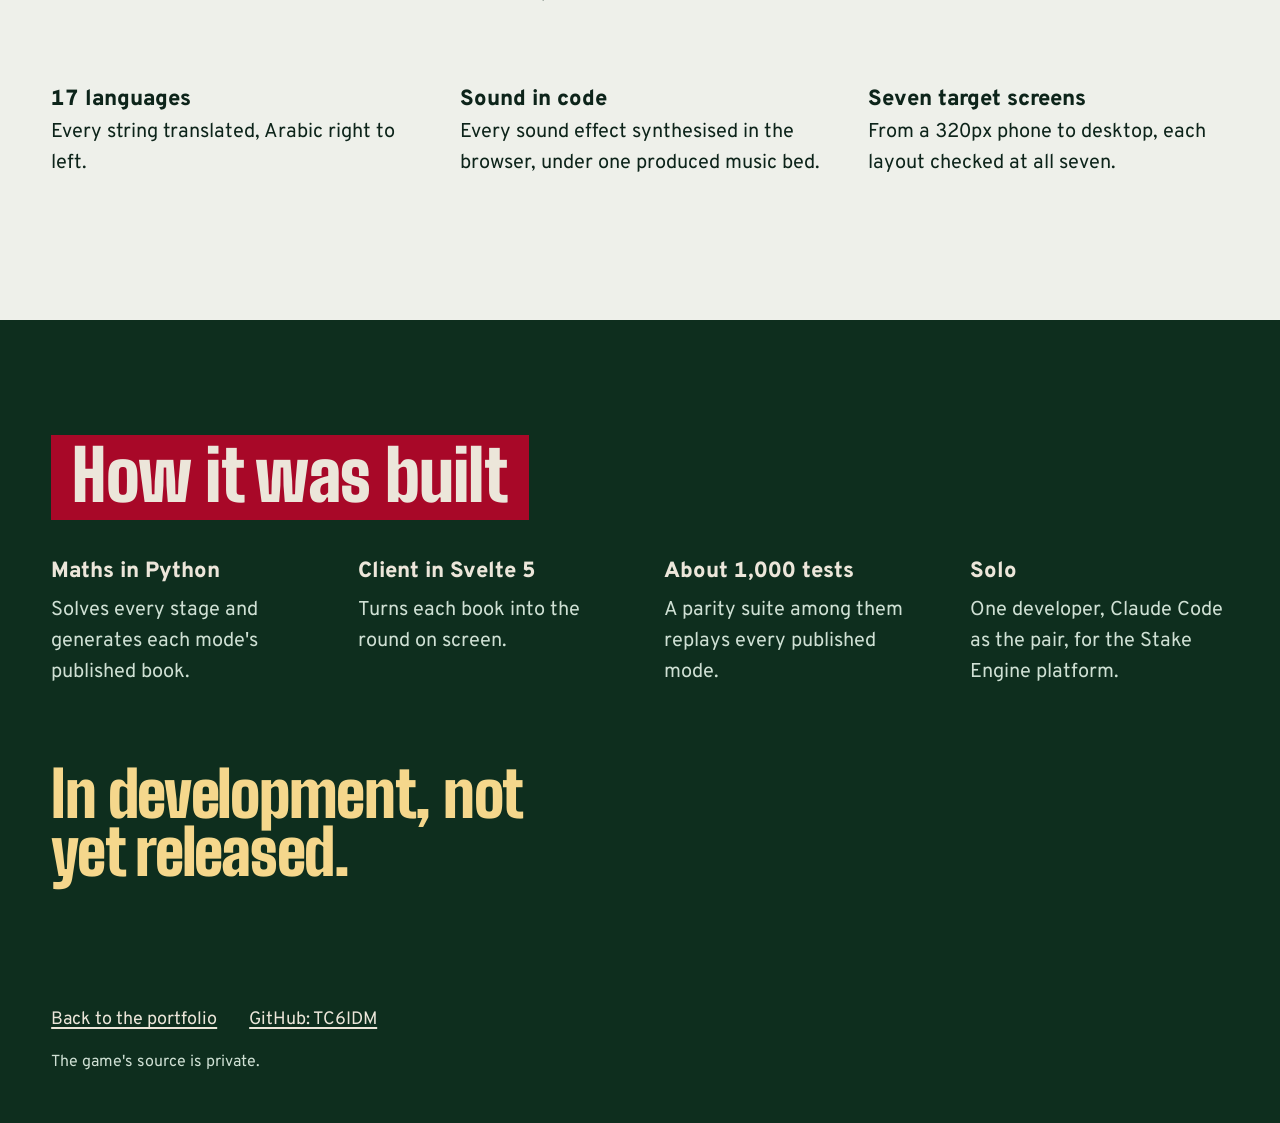
==== commit 81450cc0: "Ride The Bus page: a clean phone poster, and bar labels wait for their bars (TC6IDM/Ride-The-Bus#41)" ====
--- a/ride-the-bus/index.html
+++ b/ride-the-bus/index.html
@@ -147,6 +147,8 @@
 .js .fams.in .bar i{transform:scaleX(var(--w))}
 .fams .bar span{position:absolute;right:10px;top:50%;transform:translateY(-50%);font:900 clamp(20px,1vw + 12px,28px)/1 var(--display);color:var(--lab,var(--ink))}
 .fams li[style*="--lab"] .bar span{right:calc((1 - var(--w)) * 100% + 10px)}
+.js .fams li[style*="--lab"] .bar span{opacity:0;transition:opacity .25s linear}
+.js .fams.in li[style*="--lab"] .bar span{opacity:1;transition-delay:1s}
 @media (max-width:640px){.fams li{grid-template-columns:1fr}}
 .ls{margin:clamp(40px,5vw,64px) 0 0}
 .ls video{width:100%;aspect-ratio:16/9;object-fit:cover;background:#000}
@@ -193,6 +195,7 @@
   .js [data-rise],.js .sign>span,.js .fams .bar i{transition:none}
   .js [data-rise],.js .sign>span{opacity:1;transform:none}
   .js .fams .bar i{transform:scaleX(var(--w))}
+  .js .fams li[style*="--lab"] .bar span{opacity:1;transition:none}
 }
 </style>
 </head>
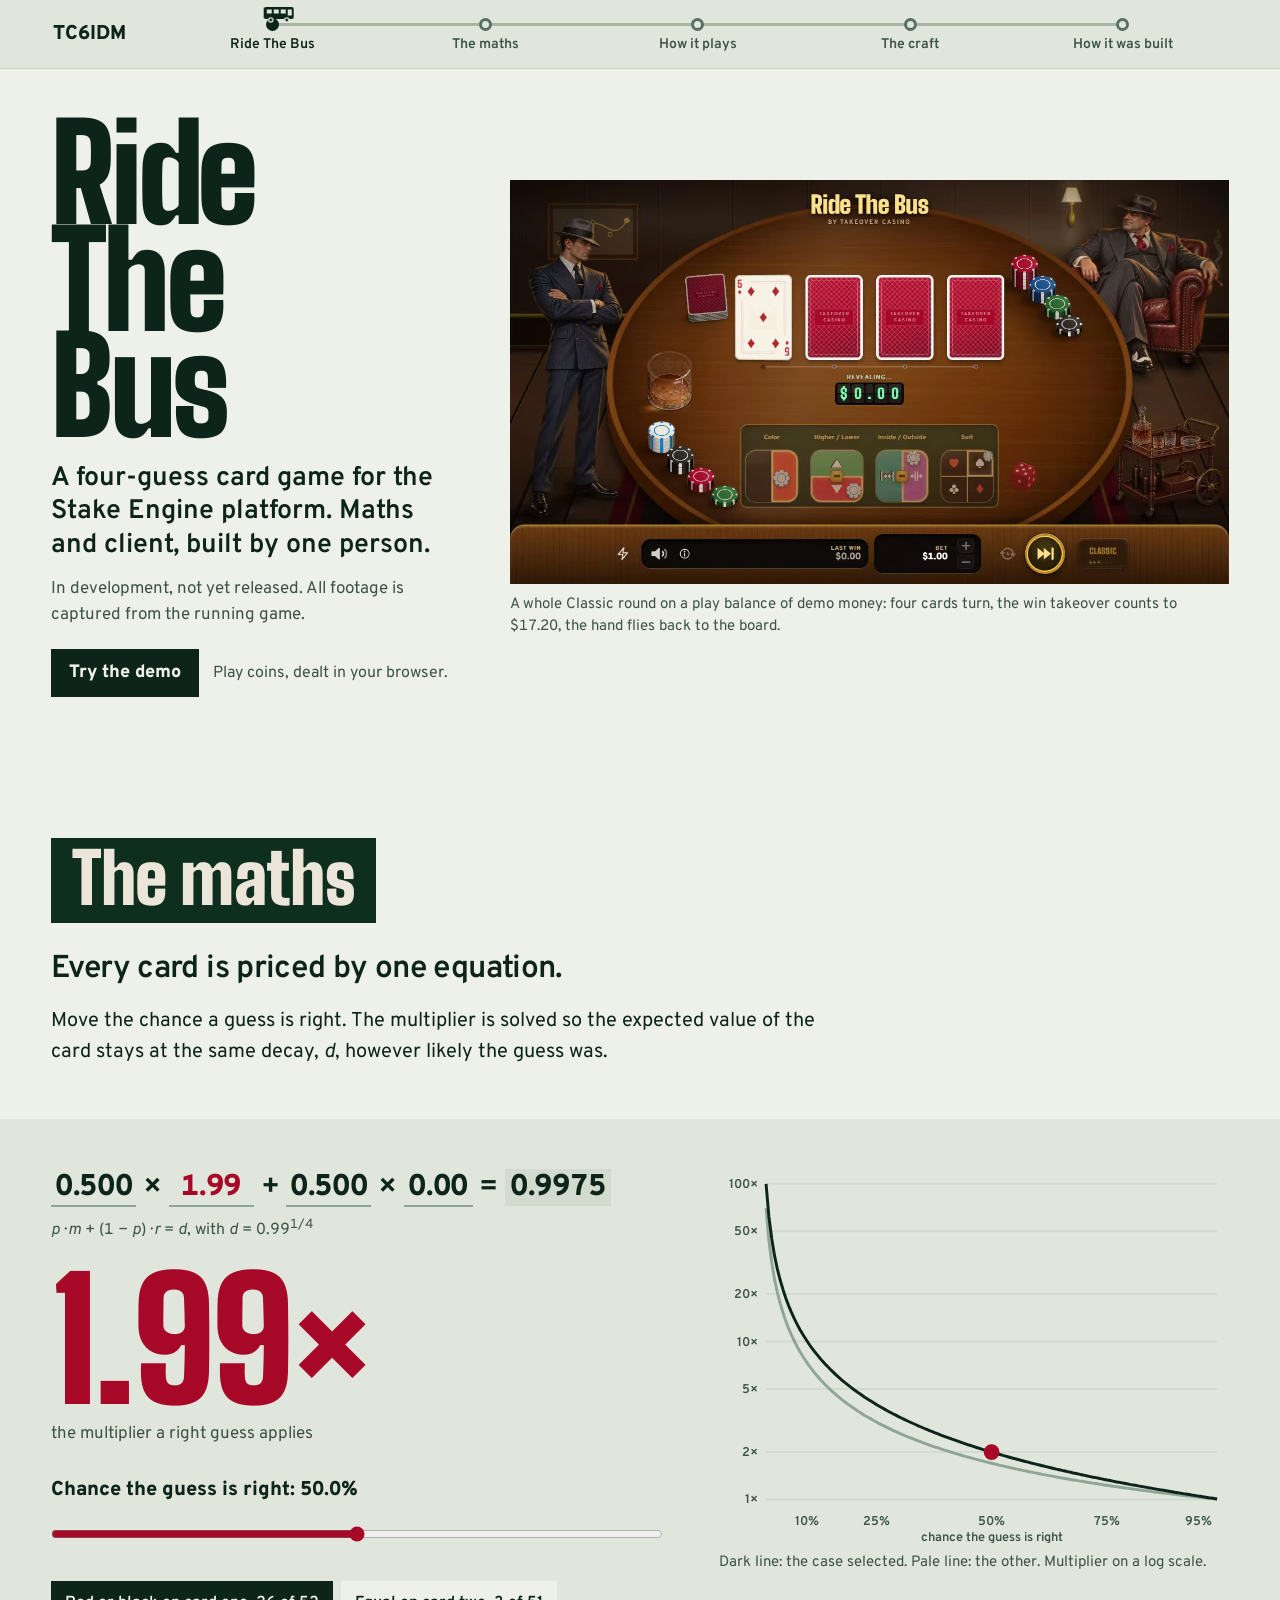
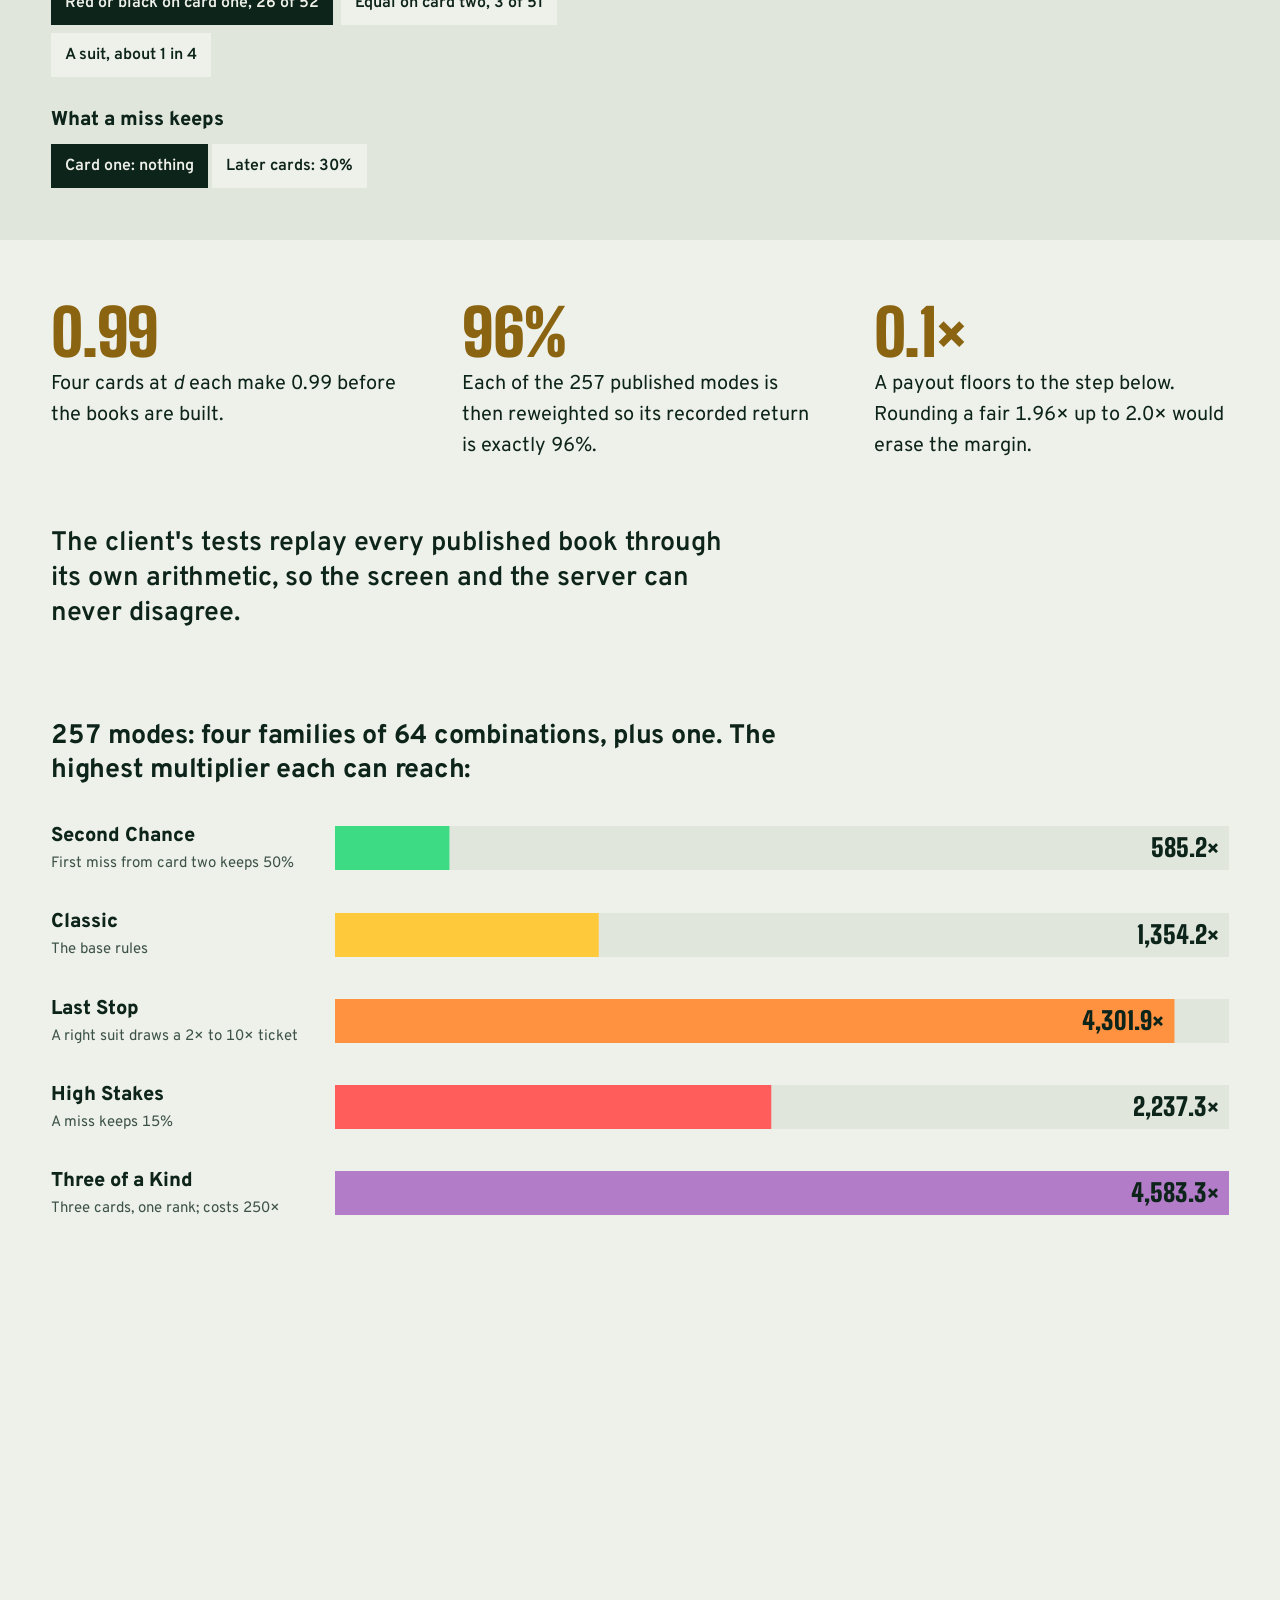
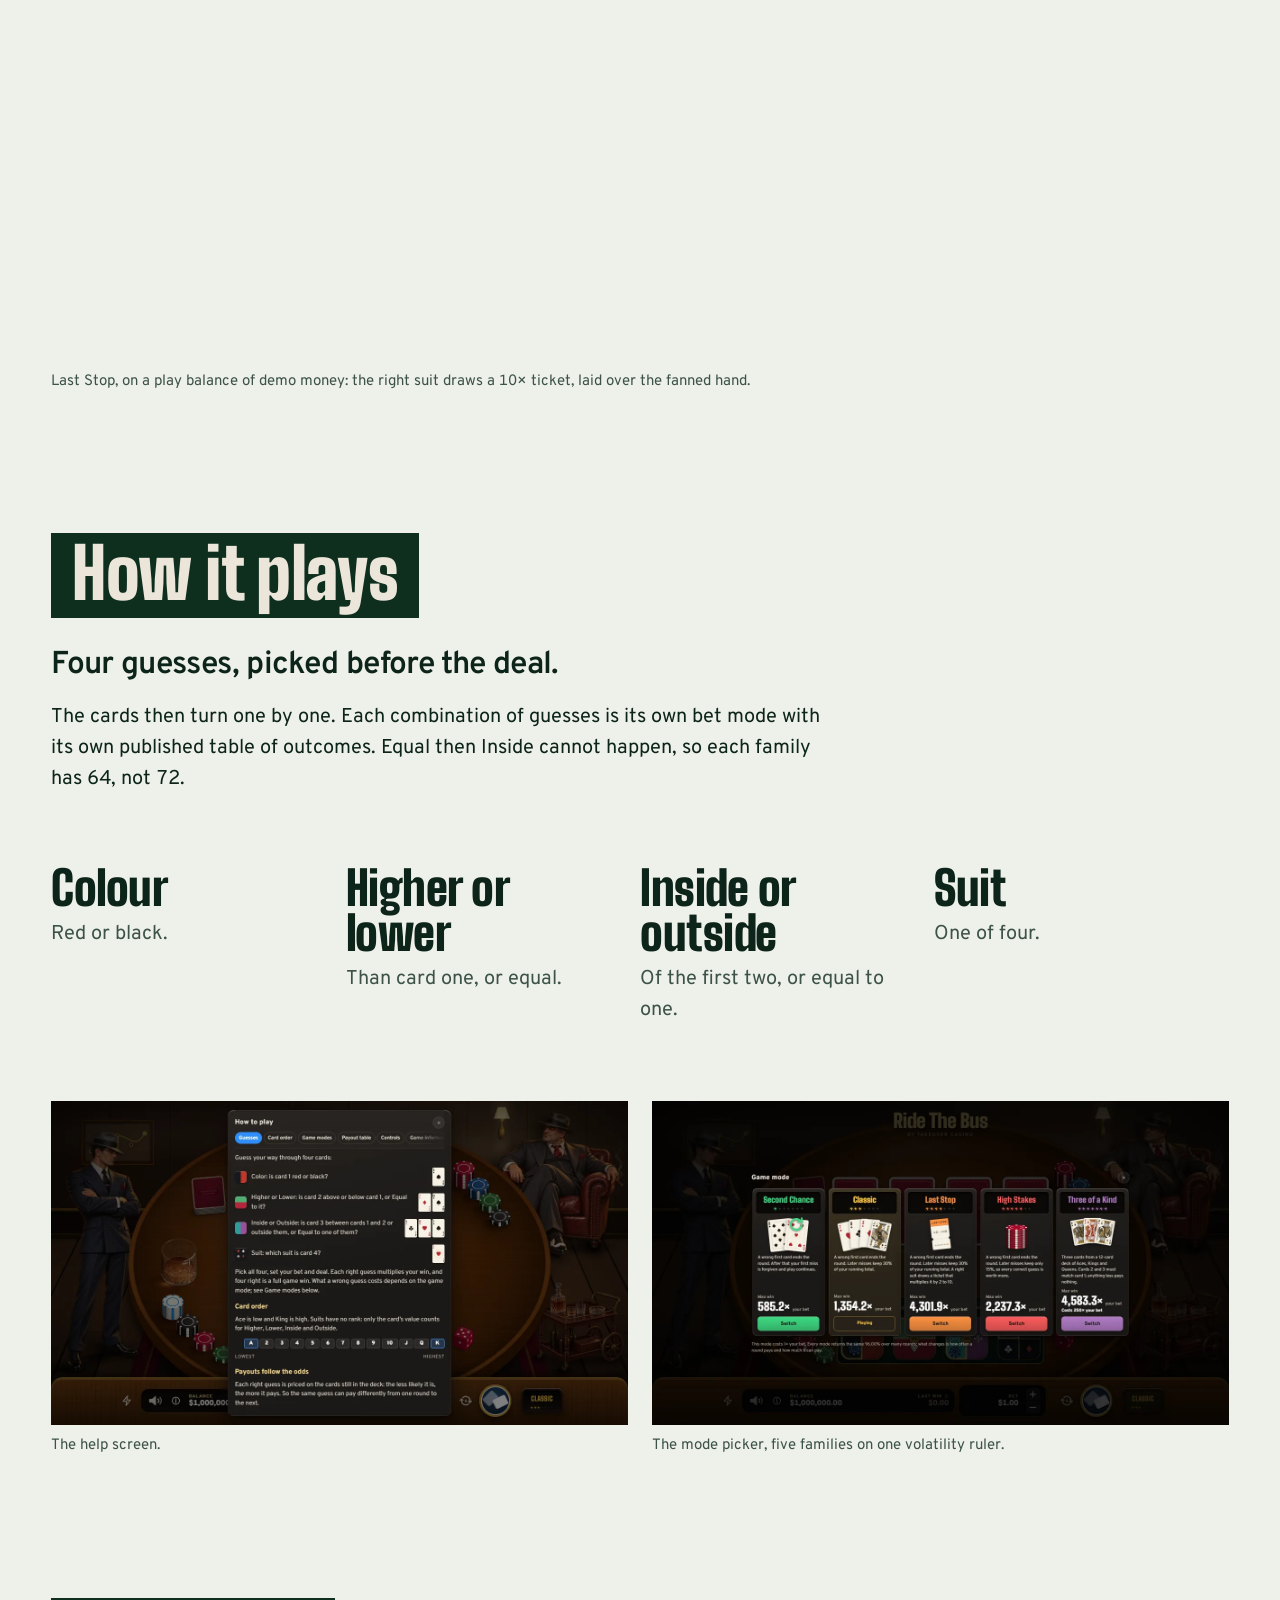
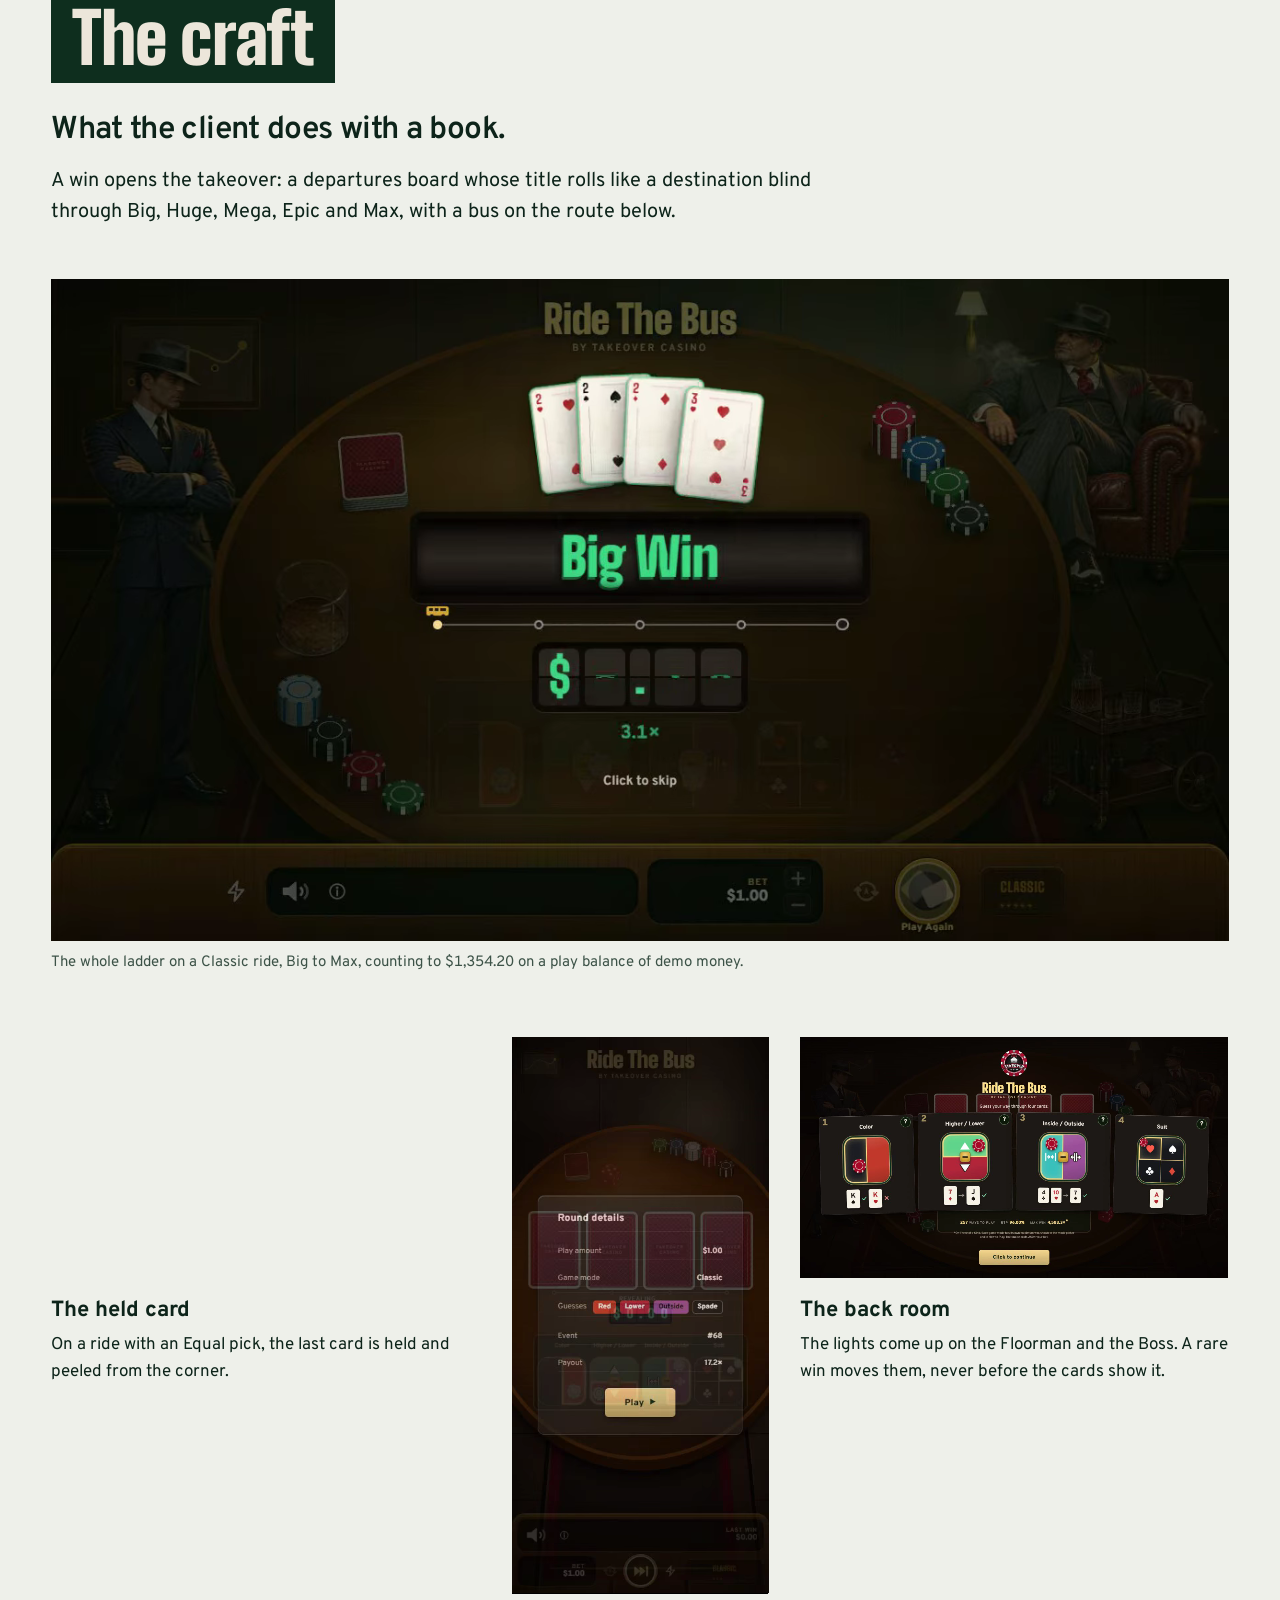
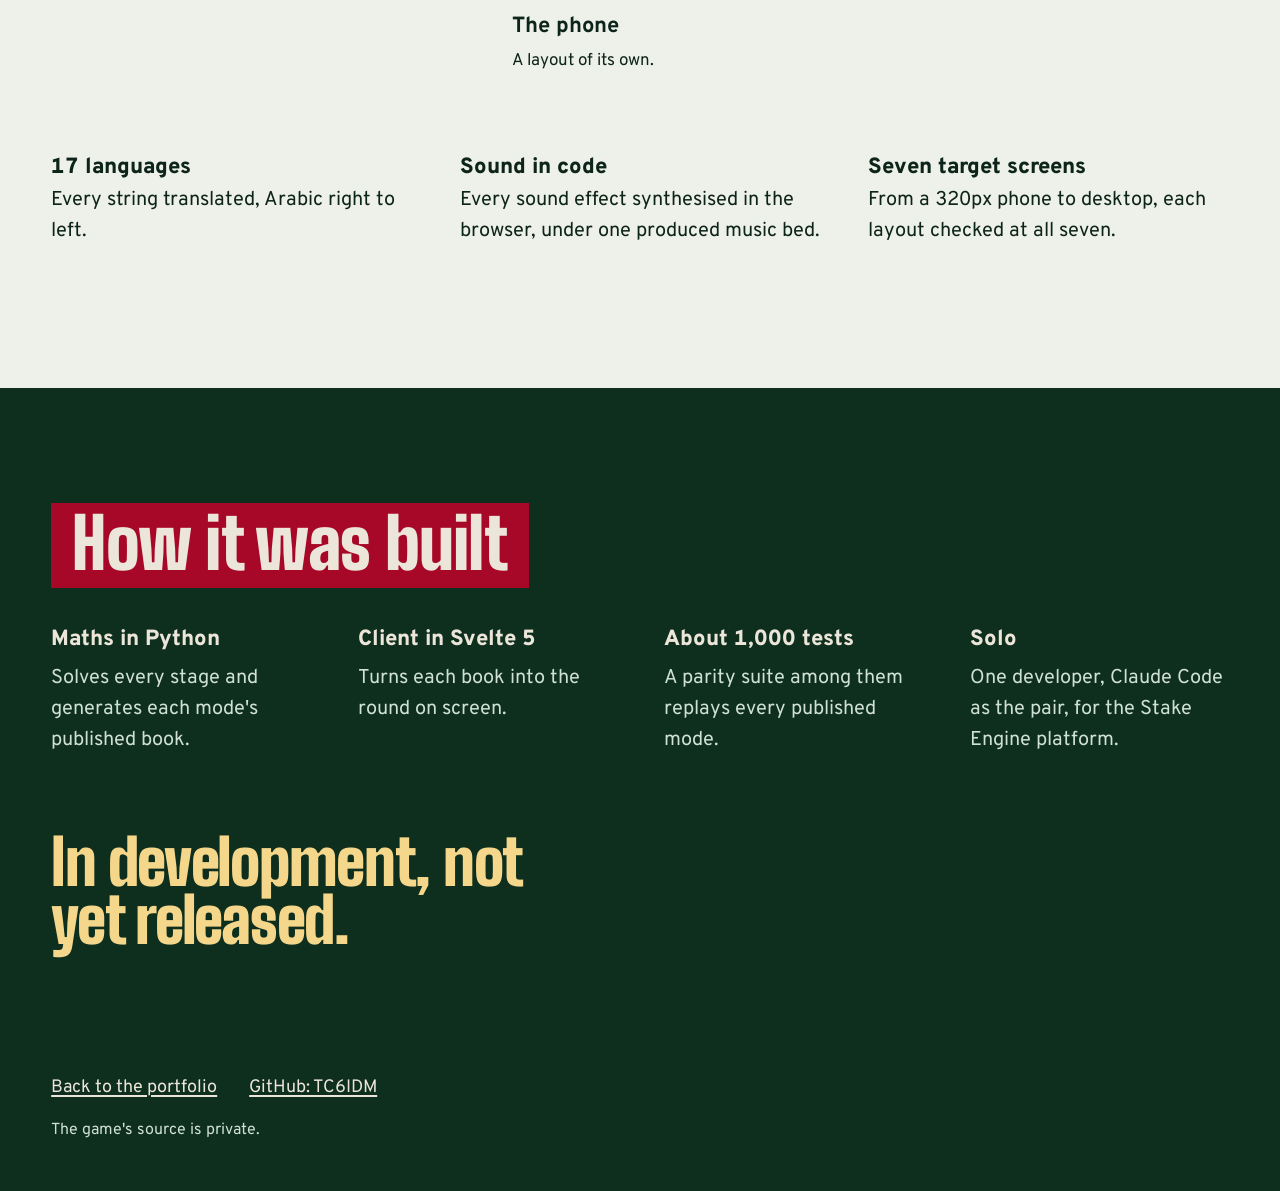
==== commit d308d47d: "Ride The Bus: a playable demonstration, dealt in the page (TC6IDM/Ride-The-Bus#48) play/ is the game" ====
--- a/ride-the-bus/index.html
+++ b/ride-the-bus/index.html
@@ -75,6 +75,7 @@
 .hero{display:grid;gap:28px 48px;padding-top:clamp(28px,4vw,64px);align-items:end}
 .hero h1{font:900 clamp(60px,17vw,96px)/.86 var(--display);letter-spacing:-.03em;margin:0}
 .hero p.what{margin:22px 0 0;font-size:clamp(21px,1vw + 14px,28px);line-height:1.25;font-weight:600;max-width:24ch}
+.hero p.try{margin:20px 0 0;font-size:18px}.hero p.try a{display:inline-block;font-weight:800;padding:10px 18px;background:var(--ink);color:var(--ground);text-decoration:none}.hero p.try span{display:inline-block;margin-left:10px;color:var(--ink-2);font-size:16px}
 .hero p.state{margin:14px 0 0;color:var(--ink-2);font-size:17px;max-width:34ch}
 .hero figure{margin:0}
 @media (min-width:1000px){
@@ -221,6 +222,7 @@
     <h1><span>Ride</span> <span>The</span> <span>Bus</span></h1>
     <p class="what">A four-guess card game for the Stake Engine platform. Maths and client, built by one person.</p>
     <p class="state">In development, not yet released. All footage is captured from the running game.</p>
+    <p class="try"><a href="demo/">Try the demo</a> <span>Play coins, dealt in your browser.</span></p>
   </div>
   <figure>
     <video data-auto muted playsinline loop preload="metadata" width="1280" height="720" poster="media/round-classic-hero-poster.webp" aria-describedby="cap-hero">
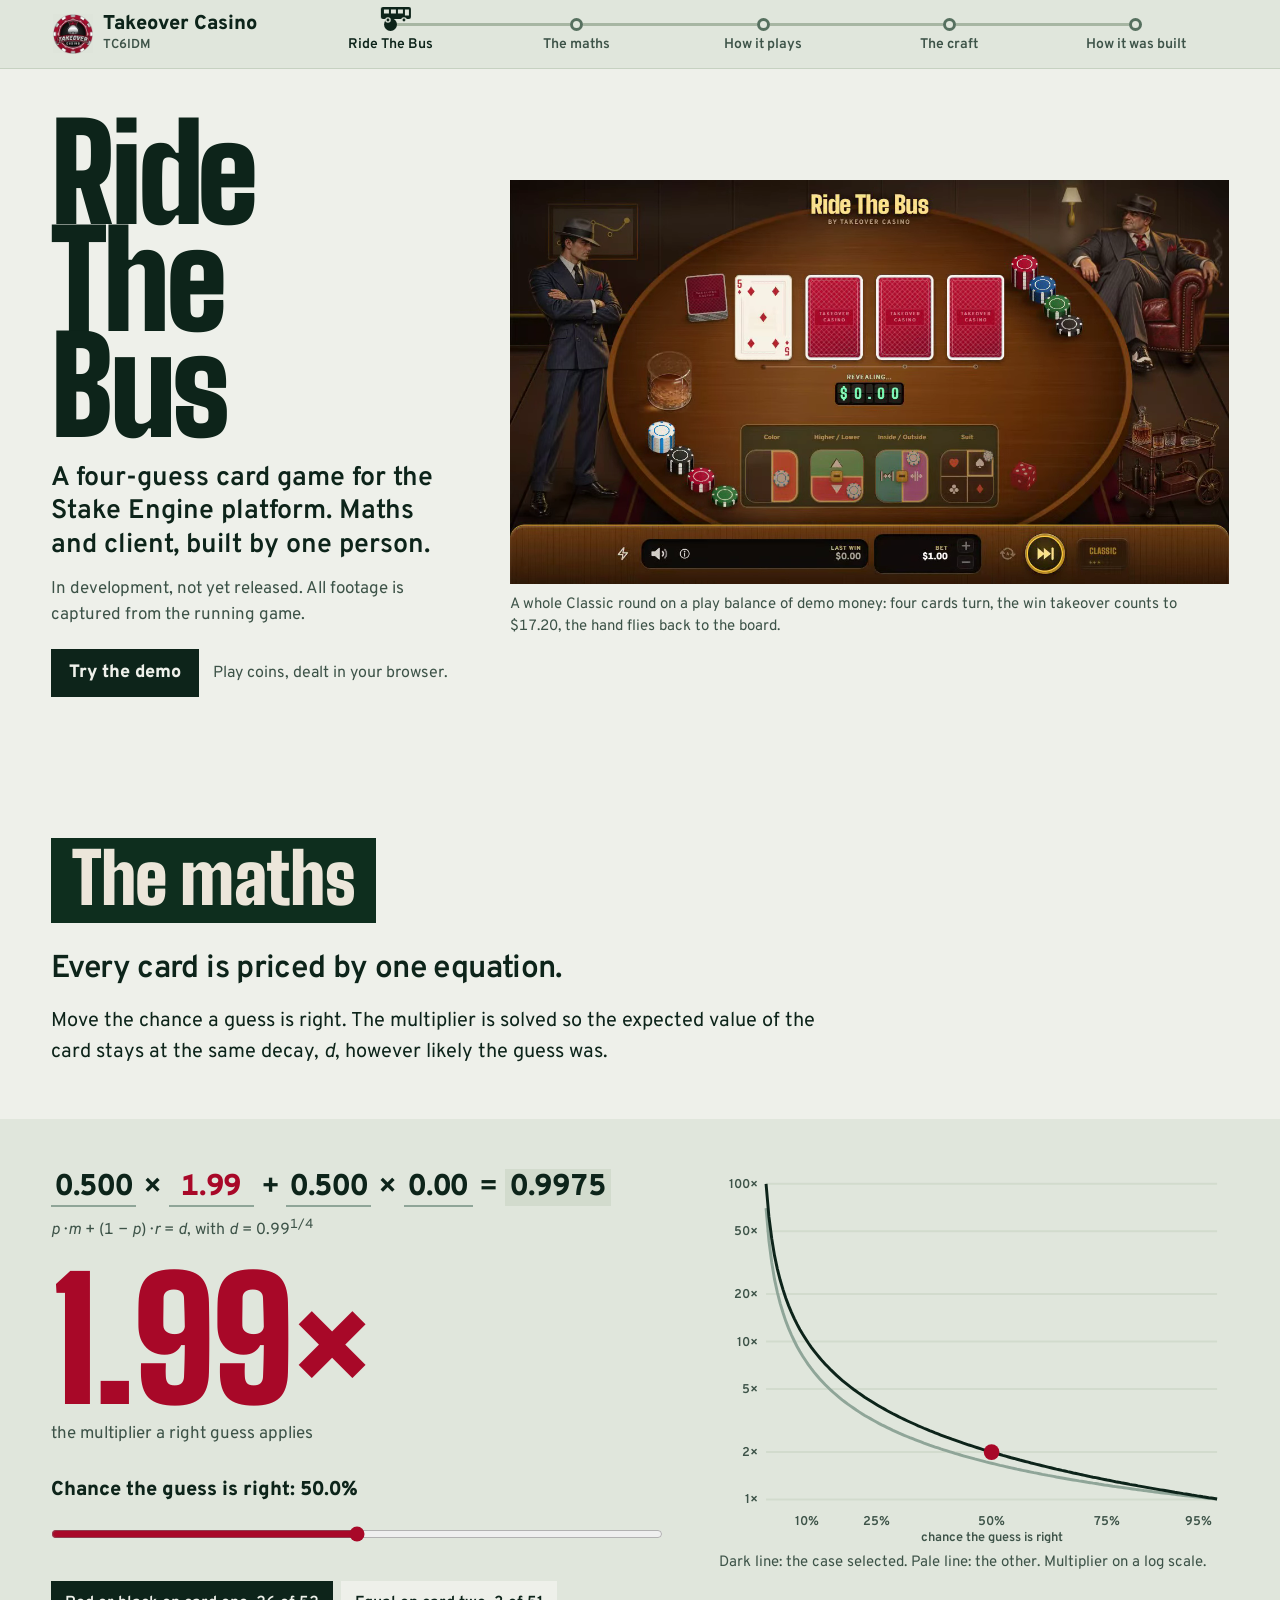
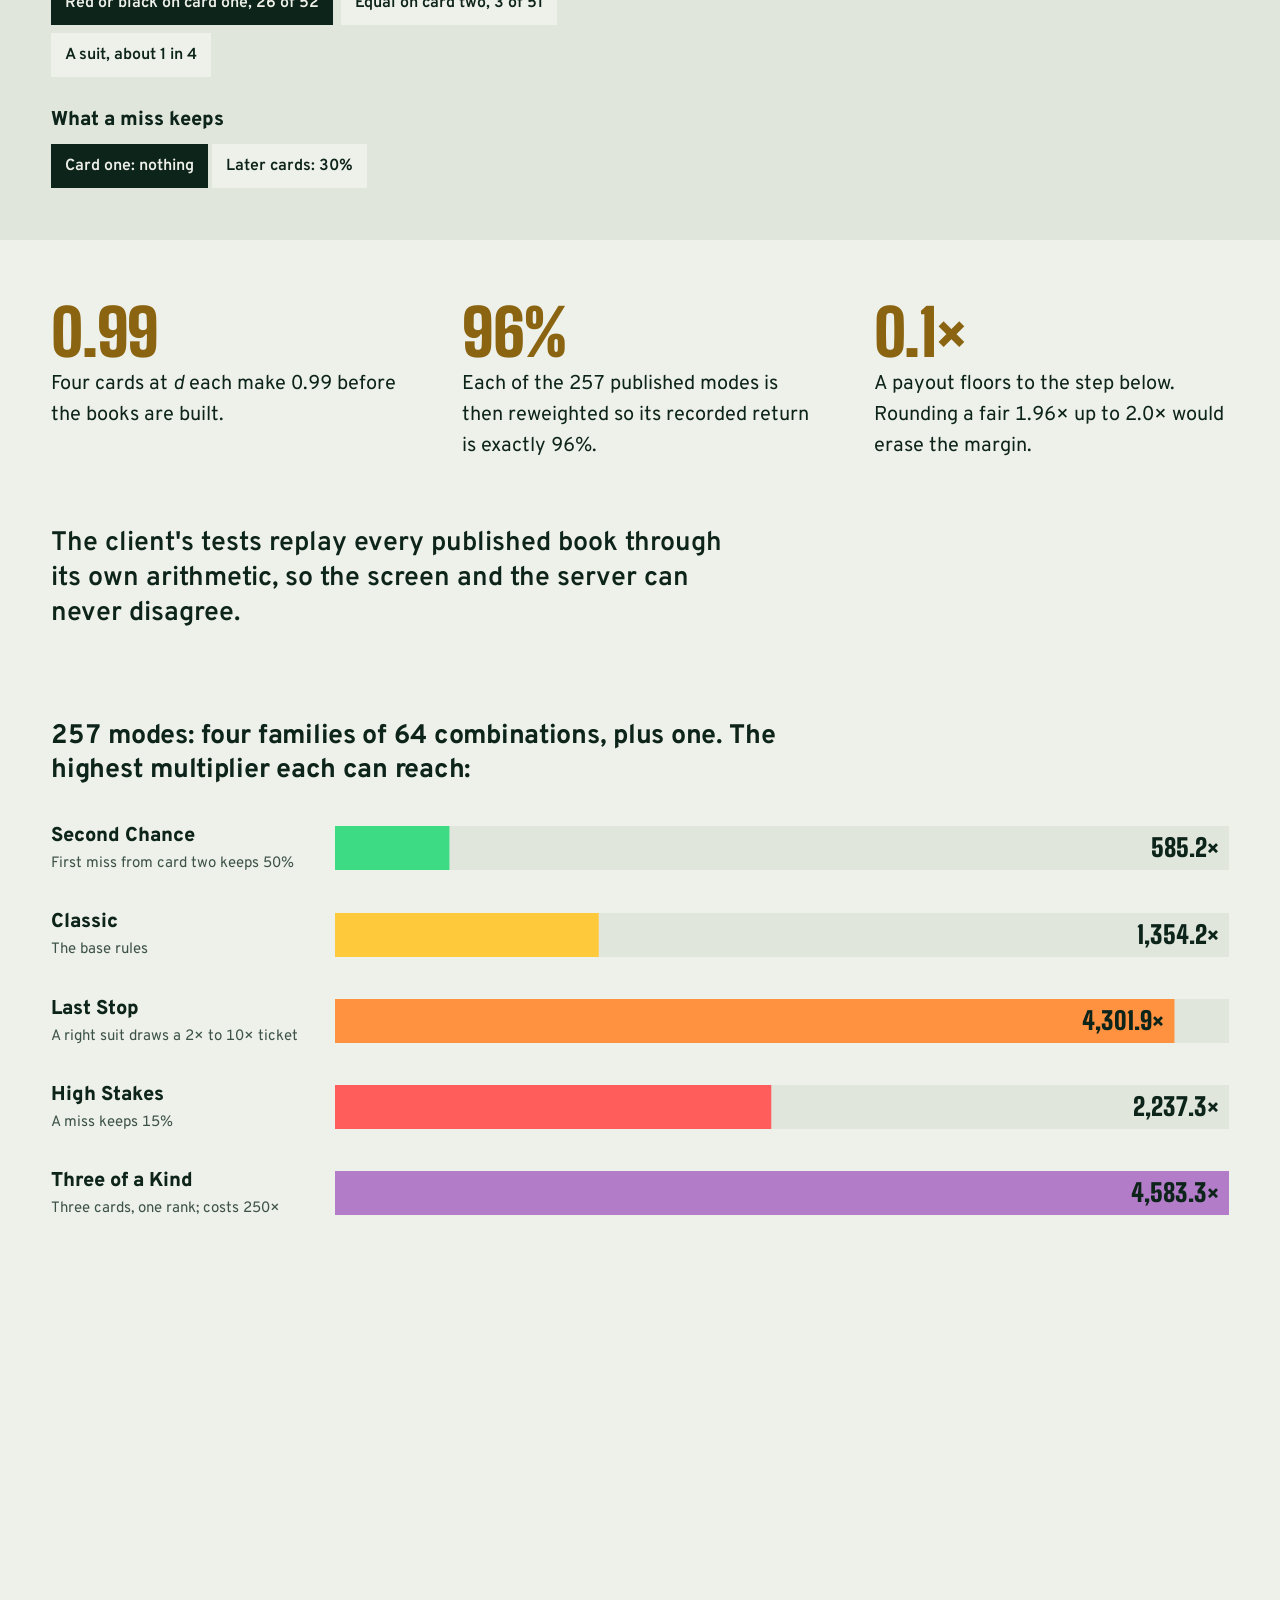
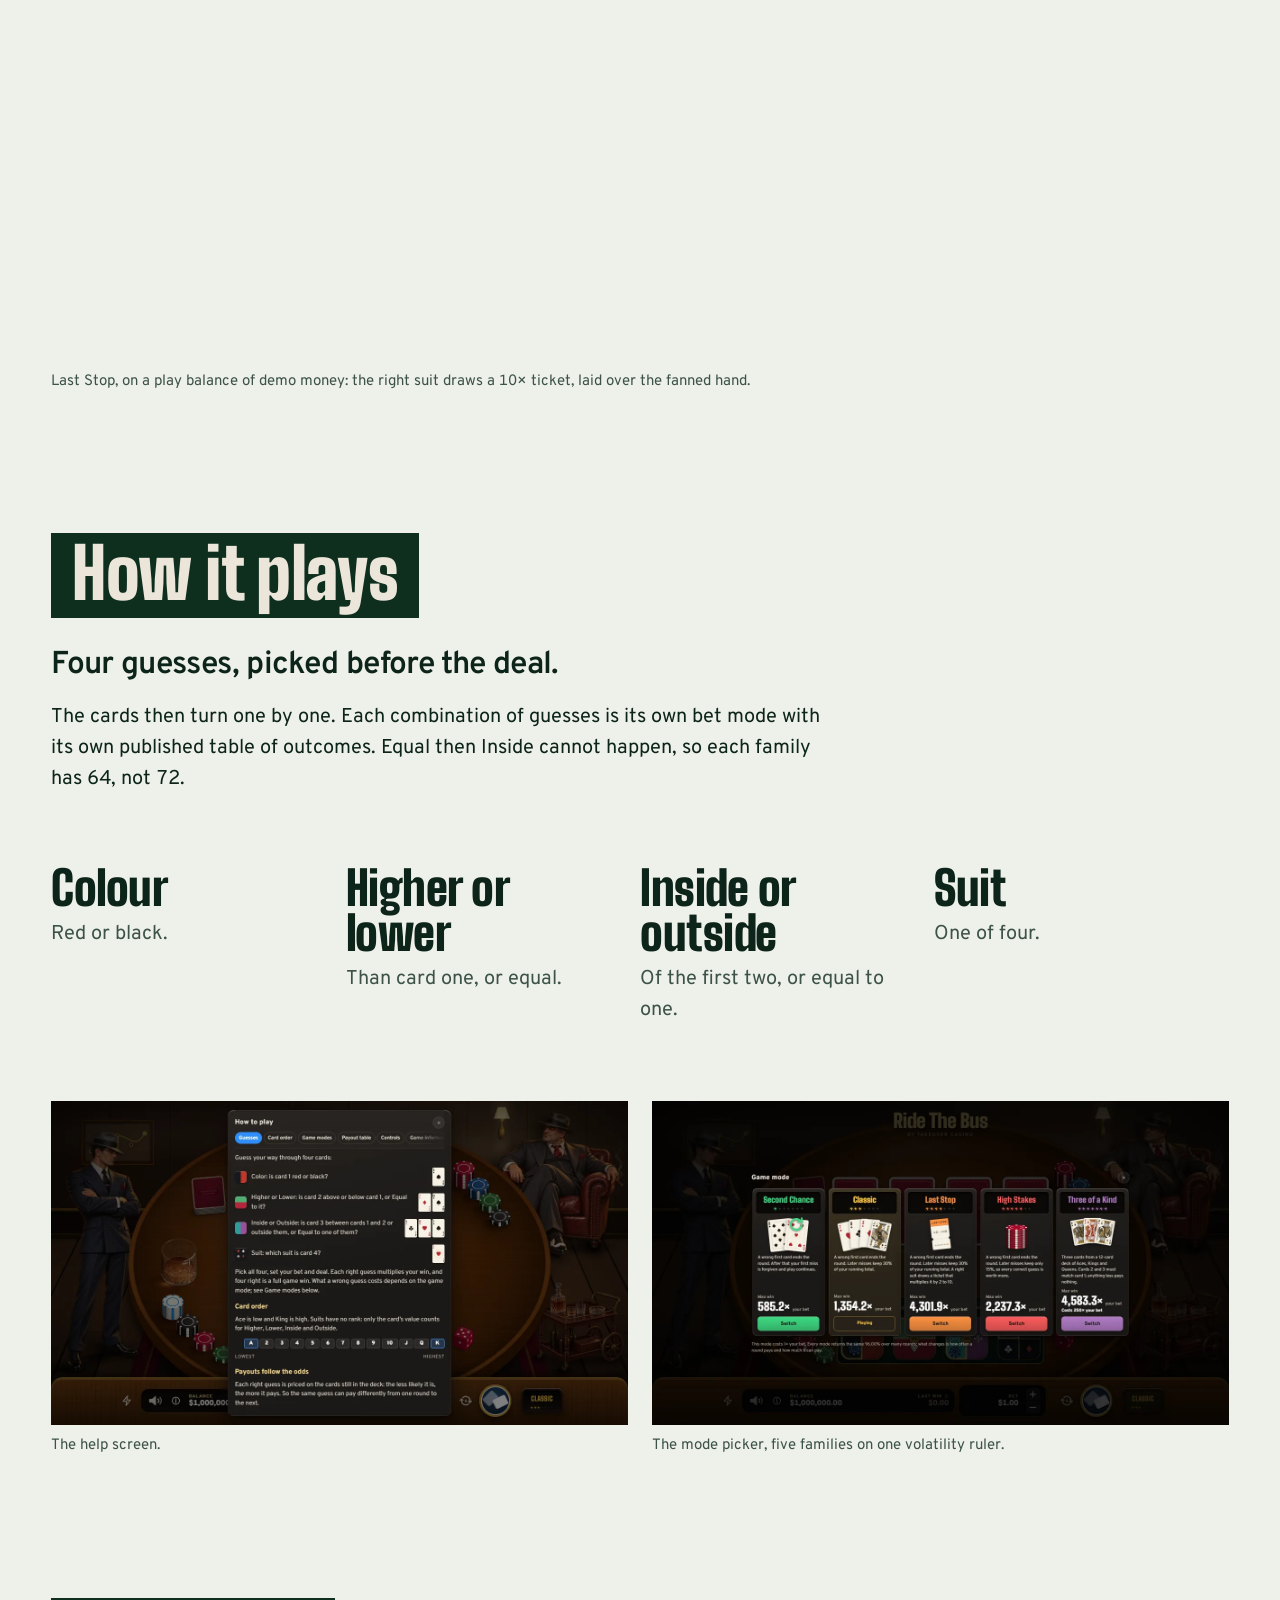
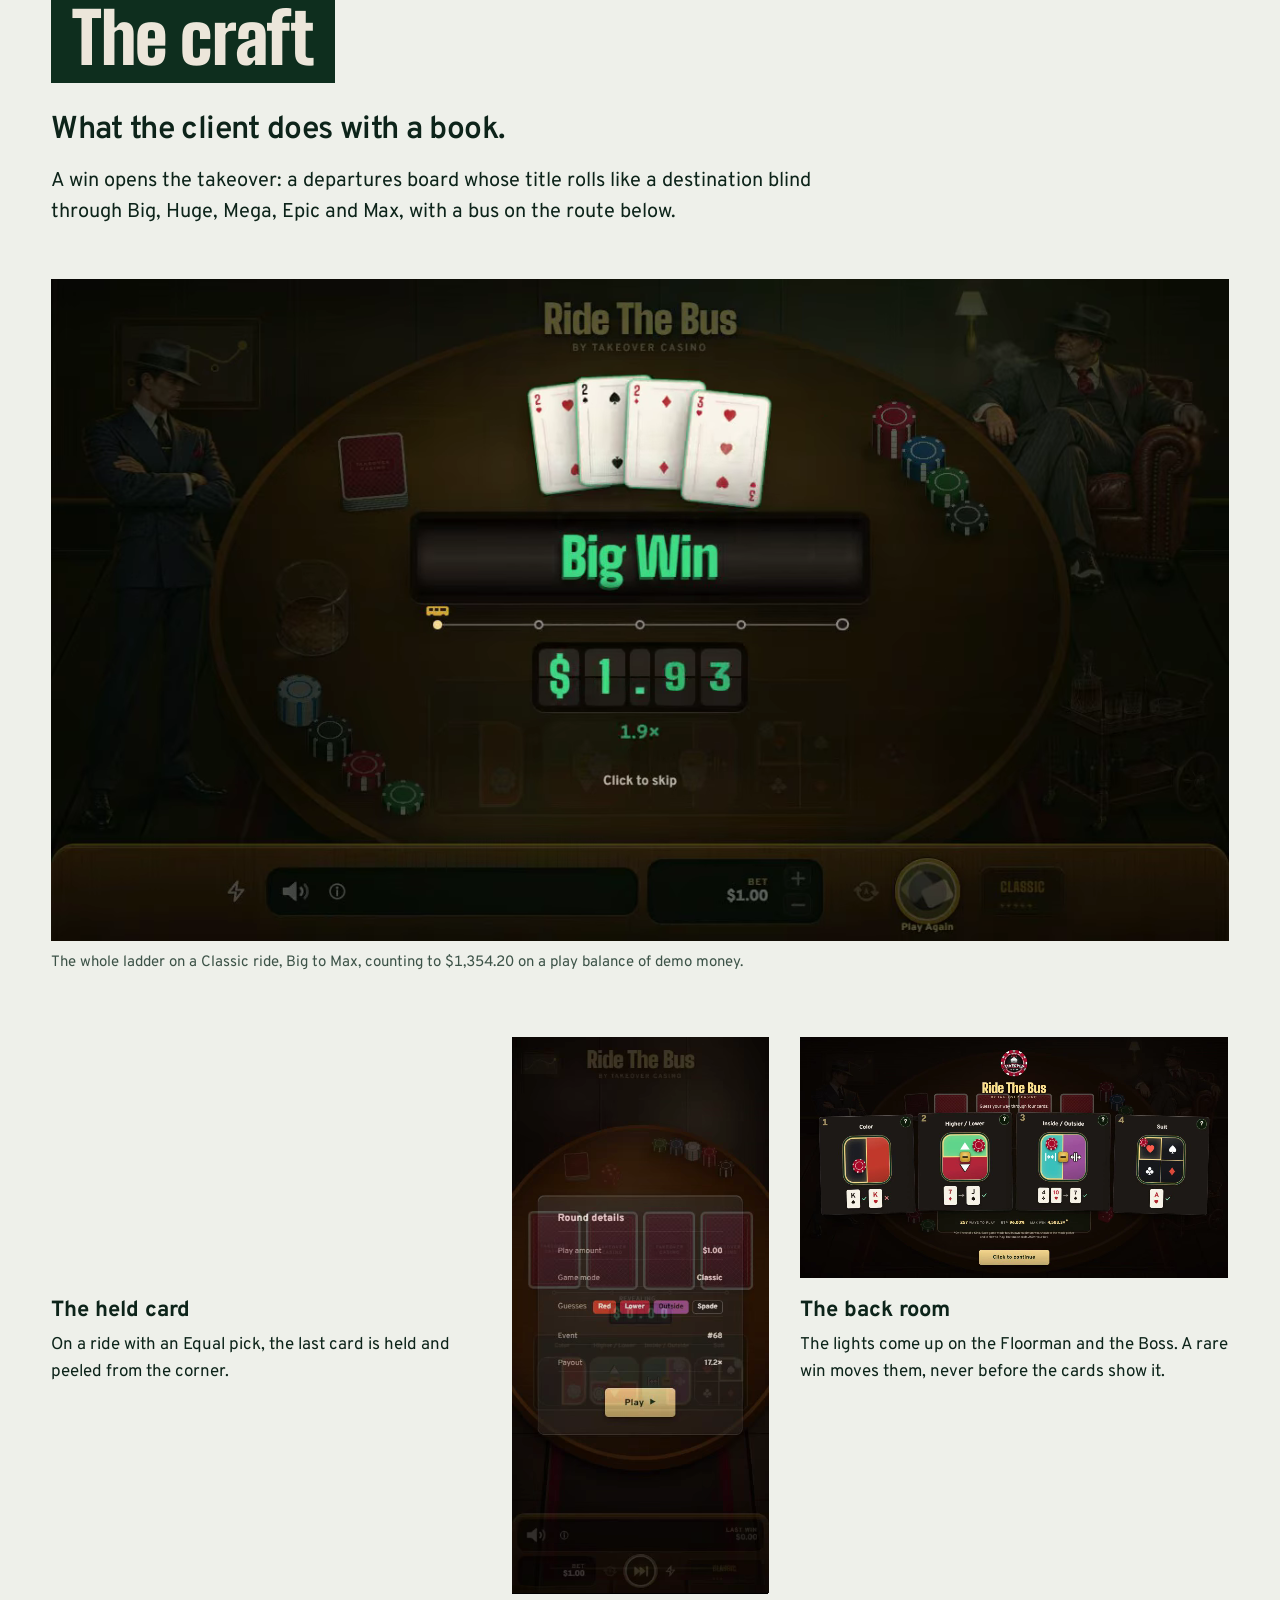
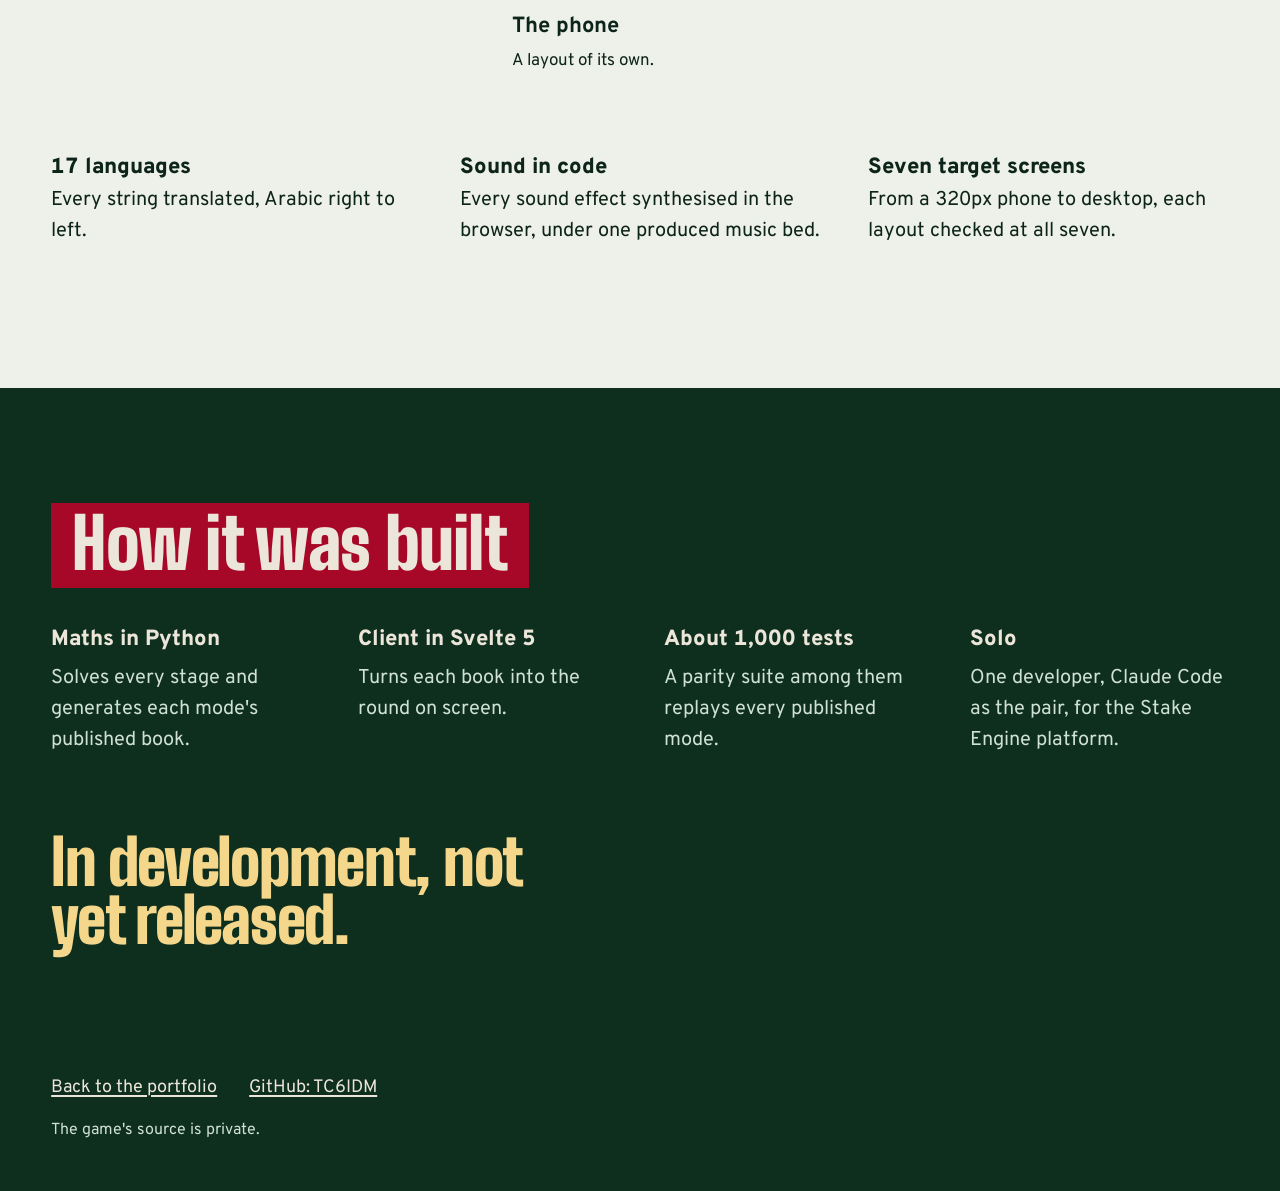
==== commit 6cf87c24: "Ride The Bus page: the Takeover Casino chip and name in the bar, TC6IDM under it (TC6IDM/Ride-The-Bu" ====
--- a/ride-the-bus/index.html
+++ b/ride-the-bus/index.html
@@ -45,7 +45,13 @@
 /* the route: five stops and a bus that rides them with the scroll */
 .route{position:sticky;top:0;z-index:6;background:var(--bar);border-bottom:1px solid var(--bar-edge)}
 .route .wrap{display:flex;align-items:stretch;gap:clamp(10px,3vw,40px);height:var(--bar-h)}
-.route .home{display:flex;align-items:center;font-weight:800;text-decoration:none;white-space:nowrap;padding:0 2px}
+.route .home{display:flex;align-items:center;gap:10px;white-space:nowrap;padding:0 2px}
+.route .home img{width:40px;height:40px;flex:none}
+.route .home span{display:grid;line-height:1.15}
+.route .home b{font-weight:800}
+.route .home a{font-size:13px;font-weight:600;color:var(--ink-2);text-decoration:none;padding:2px 0}
+.route .home a:hover{color:var(--ink)}
+@media (max-width:700px){.route .home b{display:none}}
 .line{position:relative;flex:1;min-width:0}
 .line ol{position:relative;list-style:none;margin:0;padding:0;display:grid;grid-template-columns:repeat(5,minmax(0,1fr));height:100%}
 .line ol::before{content:"";position:absolute;left:10%;right:10%;top:calc(var(--rail-y) - 1px);height:3px;background:var(--rail)}
@@ -59,7 +65,7 @@
 .bus{position:absolute;left:0;top:calc(var(--rail-y) - 17px);width:30px;height:16px;transform:translateX(var(--x,-100px));will-change:transform;pointer-events:none}
 .bus .b{fill:var(--bus)}.bus .w{fill:var(--bus-win)}
 @media (max-width:900px){.line .full{display:none}.line .short{display:block}.line a{font-size:13px}}
-@media (max-width:420px){.route .home{font-size:15px}}
+
 
 /* destination blinds: each section's sign */
 .sign{display:inline-block;background:var(--sign);color:var(--sign-ink);padding:.1em .3em .16em;overflow:hidden;max-width:100%}
@@ -203,7 +209,7 @@
 <body>
 <a class="skip" href="#main">Skip to content</a>
 <header class="route"><div class="wrap">
-  <a class="home" href="../">TC6IDM</a>
+  <div class="home"><img src="media/takeover-chip.webp" width="40" height="40" alt=""><span><b>Takeover Casino</b><a href="../">TC6IDM</a></span></div>
   <nav class="line" aria-label="Stops on this page">
     <ol>
       <li><a href="#top"><span class="full">Ride The Bus</span><span class="short">Start</span></a></li>
